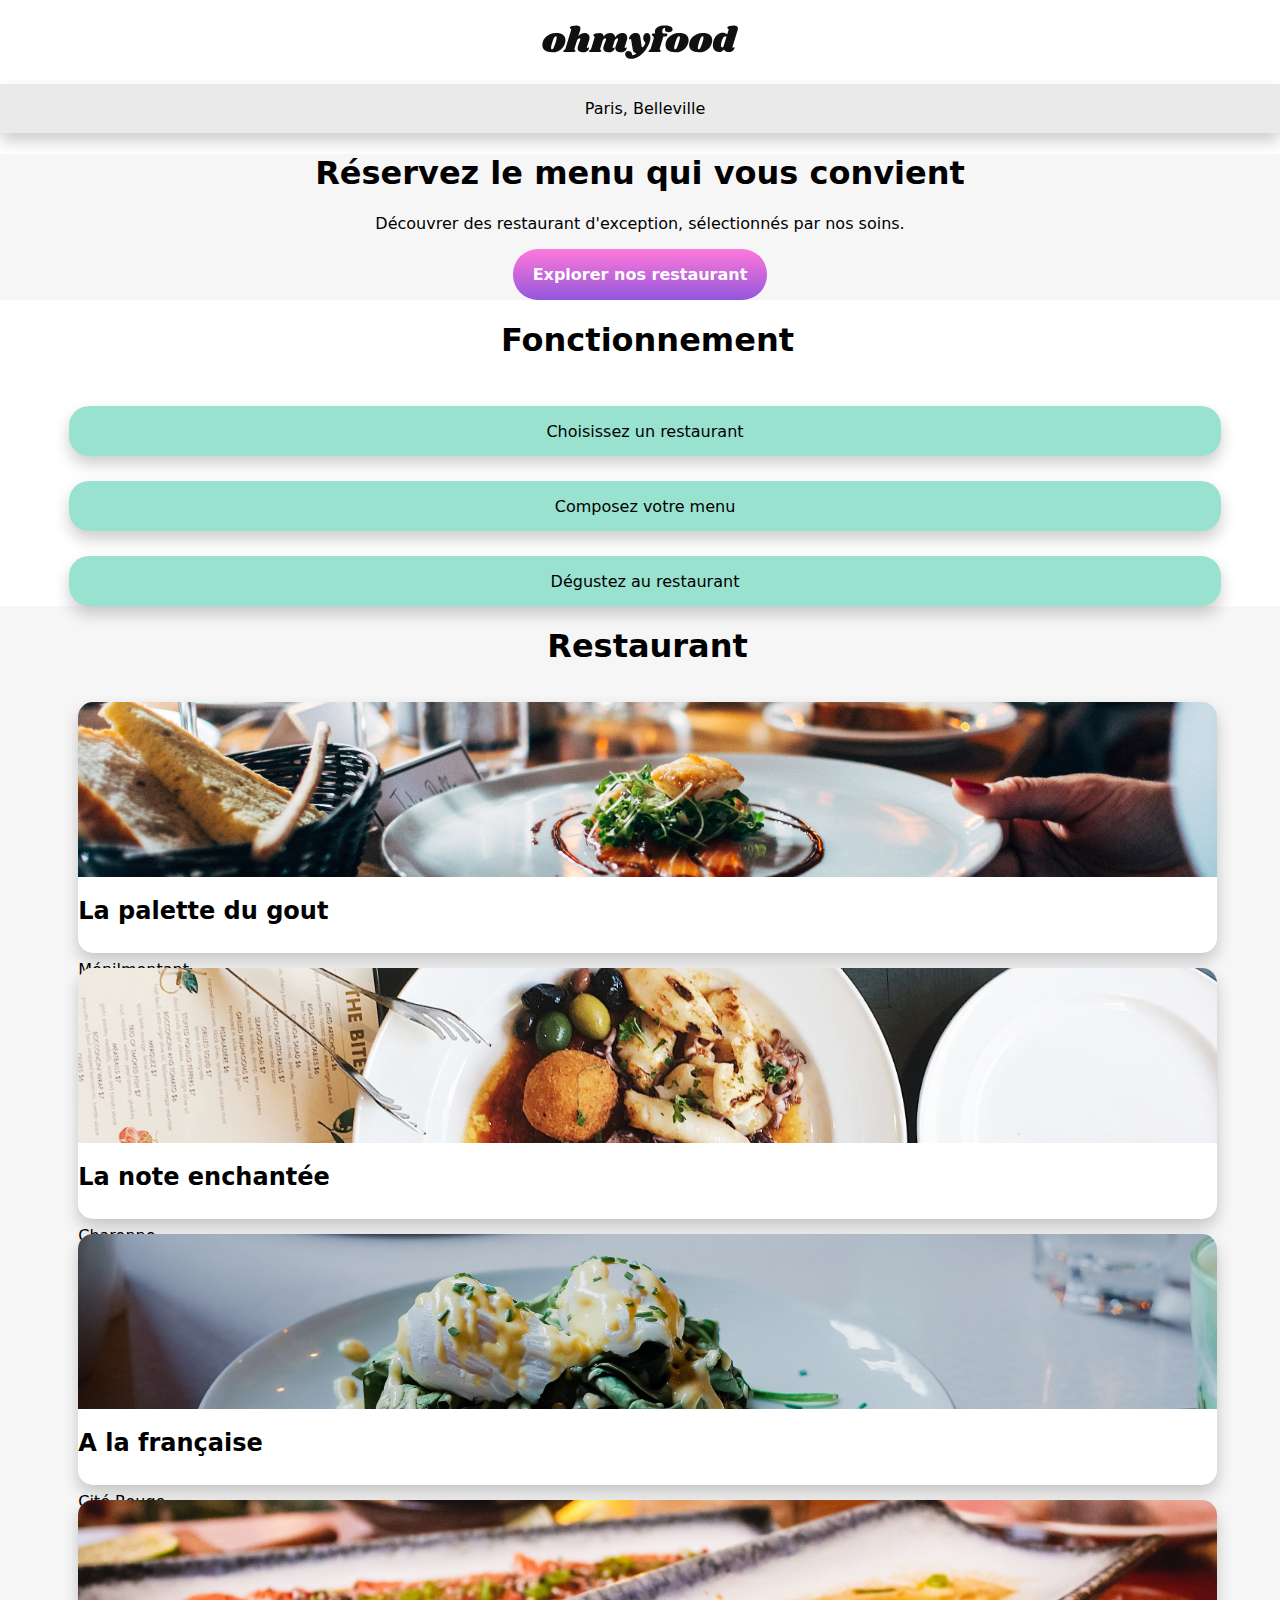
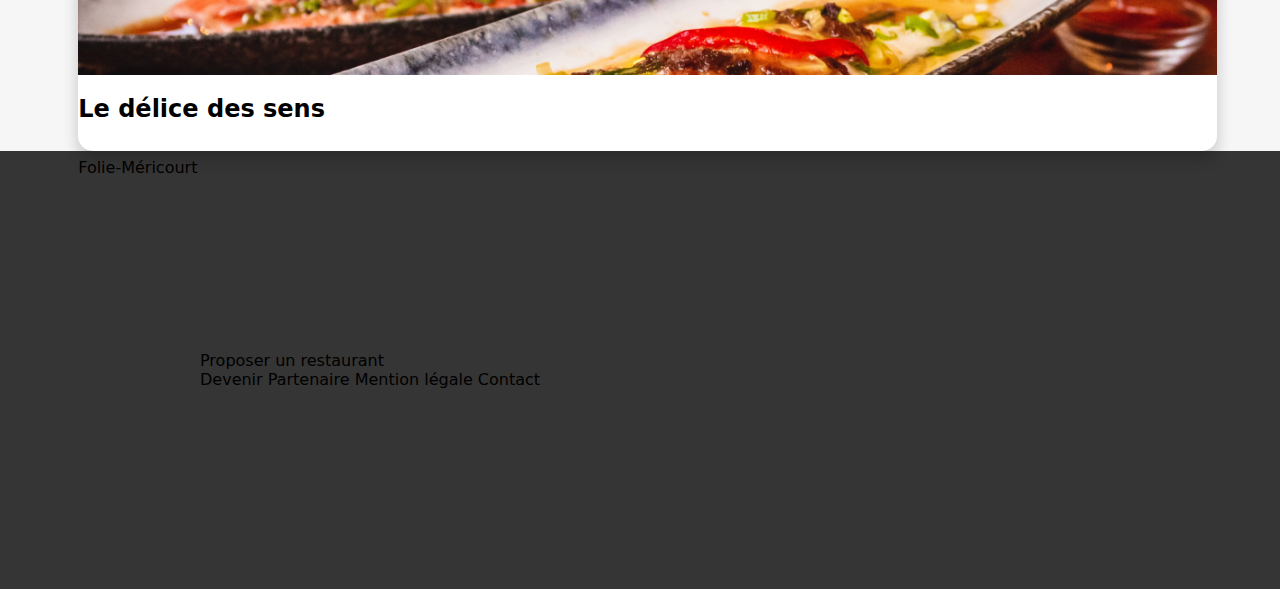
==== html/index.html @ b87365a2 "Début de la premier page" ====
<!DOCTYPE html>
<html lang="en">
  <head>
    <meta charset="UTF-8" />
    <link rel="stylesheet" href="/css/style.css" />
    <meta name="viewport" content="width=device-width, initial-scale=1.0" />
    <title>Oh My Food</title>
    <link
      rel="stylesheet"
      href="https://cdnjs.cloudflare.com/ajax/libs/font-awesome/6.2.1/css/all.min.css"
      integrity="sha512-MV7K8+y+gLIBoVD59lQIYicR65iaqukzvf/nwasF0nqhPay5w/9lJmVM2hMDcnK1OnMGCdVK+iQrJ7lzPJQd1w=="
      crossorigin="anonymous"
      referrerpolicy="no-referrer"
    />
  </head>
  <body>
    <header>
      <div id="Header_logo">
        <img
          src="/Images et textes Ohmyfood/images/logo/ohmyfood@2x.svg"
          alt="Logo Oh My Food"
        />
      </div>
      <div id="Header_location">
        <i class="fa-solid fa-location-dot"></i> Paris, Belleville
      </div>
    </header>
    <main>
      <div id="Main_explore">
        <h1>Réservez le menu qui vous convient</h1>

        <p>Découvrer des restaurant d'exception, sélectionnés par nos soins.</p>

        <div class="Button-purple" onclick="location.href='#Main_restaurant'">
          <p id="Button_text">Explorer nos restaurant</p>
        </div>
      </div>
      <div id="Main_function">
        <h1>Fonctionnement</h1>

        <div class="Function_button">
          <i
            class="fa-solid fa-mobile-screen-button"
            class="Function_button_icon"
          ></i>
          <p>Choisissez un restaurant</p>
        </div>
        <div class="Function_button">
          <i class="fa-solid fa-list-ul"></i>
          <p>Composez votre menu</p>
        </div>
        <div class="Function_button">
          <i class="fa-solid fa-store" class="tmtc"></i>
          <p>Dégustez au restaurant</p>
        </div>
      </div>

      <div id="Main_restaurant">
        <h1>Restaurant</h1>
        <div class="Restaurant_card">
          <img
            class="Card_image"
            src="/Images et textes Ohmyfood/images/restaurants/jay-wennington-N_Y88TWmGwA-unsplash.jpg"
            alt=""
          />
          <h2 class="Card_tile">La palette du gout</h2>
          <p class="Card_subtitle">Ménilmontant</p>
        </div>
        <div class="Restaurant_card">
          <img
            class="Card_image"
            src="/Images et textes Ohmyfood/images/restaurants/stil-u2Lp8tXIcjw-unsplash.jpg"
          />
          <h2 class="Card_tile">La note enchantée</h2>
          <p class="Card_subtitle">Charonne</p>
        </div>
        <div class="Restaurant_card">
          <img
            class="Card_image"
            src="/Images et textes Ohmyfood/images/restaurants/toa-heftiba-DQKerTsQwi0-unsplash.jpg"
            alt=""
          />
          <h2 class="Card_tile">A la française</h2>
          <p class="Card_subtitle">Cité Rouge</p>
        </div>
        <div class="Restaurant_card">
          <img
            class="Card_image"
            src="/Images et textes Ohmyfood/images/restaurants/louis-hansel-shotsoflouis-qNBGVyOCY8Q-unsplash.jpg"
            alt=""
          />
          <h2 class="Card_tile">Le délice des sens</h2>
          <p class="Card_subtitle">Folie-Méricourt</p>
        </div>
      </div>
    </main>
    <footer>
      <i class="fa-solid fa-utensils"></i> Proposer un restaurant
      <i class="fa-solid fa-handshake-angle"></i> Devenir Partenaire Mention
      légale Contact
    </footer>
  </body>
</html>
---- css/style.css ----
:root {
  --primary-color: #9356dc;
  --secondary-color: #ff79da;
  --tertiary-color: #99e2d0;
  --greyish-background: #eaeaea;
  --pale-greyish-background: #f6f6f6;
}

body {
  margin: 0px;
  font-family: system-ui, -apple-system, BlinkMacSystemFont, "Segoe UI", Roboto,
    Oxygen, Ubuntu, Cantarell, "Open Sans", "Helvetica Neue", sans-serif;
}
#Header_logo {
  display: flex;
  justify-content: center;
  padding: 25px;
}

#Header_location {
  display: flex;
  justify-content: center;
  background-color: var(--greyish-background);
  box-shadow: 0 8px 16px 0 rgba(0, 0, 0, 0.2);
  padding: 15px;
}

#Main_explore {
  text-align: center;
  background-color: var(--pale-greyish-background);
}

.Button-purple {
  display: inline-block;
  background: linear-gradient(to bottom, #ff79da, #9356dc);
  border-radius: 25px;
  font-weight: 600;
  padding: 0px 20px 0px 20px;
}
#Button_text {
  color: white;
}

#Main_function {
  display: flex;
  flex-wrap: wrap;
  justify-content: center;
}

#Main_function h1 {
  padding-left: 15px;
}

.Function_button {
  display: flex;
  justify-content: center;
  margin-top: 25px;
  border-radius: 20px;
  background-color: #99e2d0;
  box-shadow: 0 8px 16px 0 rgba(0, 0, 0, 0.2);
  width: 90%;
  height: 50px;
  margin-left: 10px;
  /*L'element est excentré on purpose*/
  text-align: center;
}

.fa-store .fa-list-ul .fa-mobile-screen-button {
  display: flex;
  justify-content: center;
  align-items: center;
}

#Main_restaurant {
  background-color: var(--pale-greyish-background);
  display: flex;
  flex-wrap: wrap;
  justify-content: space-around;
}
/*A clarfier */
#Main_restaurant {
  padding-left: 15px;
}

.Restaurant_card {
  display: flex;
  flex-direction: column;
  height: 251px;
  width: 90%;
  border-radius: 15px;
  background-color: white;
  box-shadow: 0 8px 16px 0 rgba(0, 0, 0, 0.2);
  margin-top: 15px;
}

.Card_image {
  object-fit: cover;
  height: 175px;
  width: 100%;
  border-radius: 15px 15px 0px 0px;
}

footer {
  display: flex;
  flex-direction: column;
  padding: 200px;
  background-color: #353535;
}

.fa-location-dot {
  margin-right: 10px;
}

.fa-store {
  color: var(--primary-color);
  display: flex;
}

.fa-list-ul {
  display: flex;
}

.fa-utensils {
  color: white;
}

.handshake-angle {
  color: white;
}
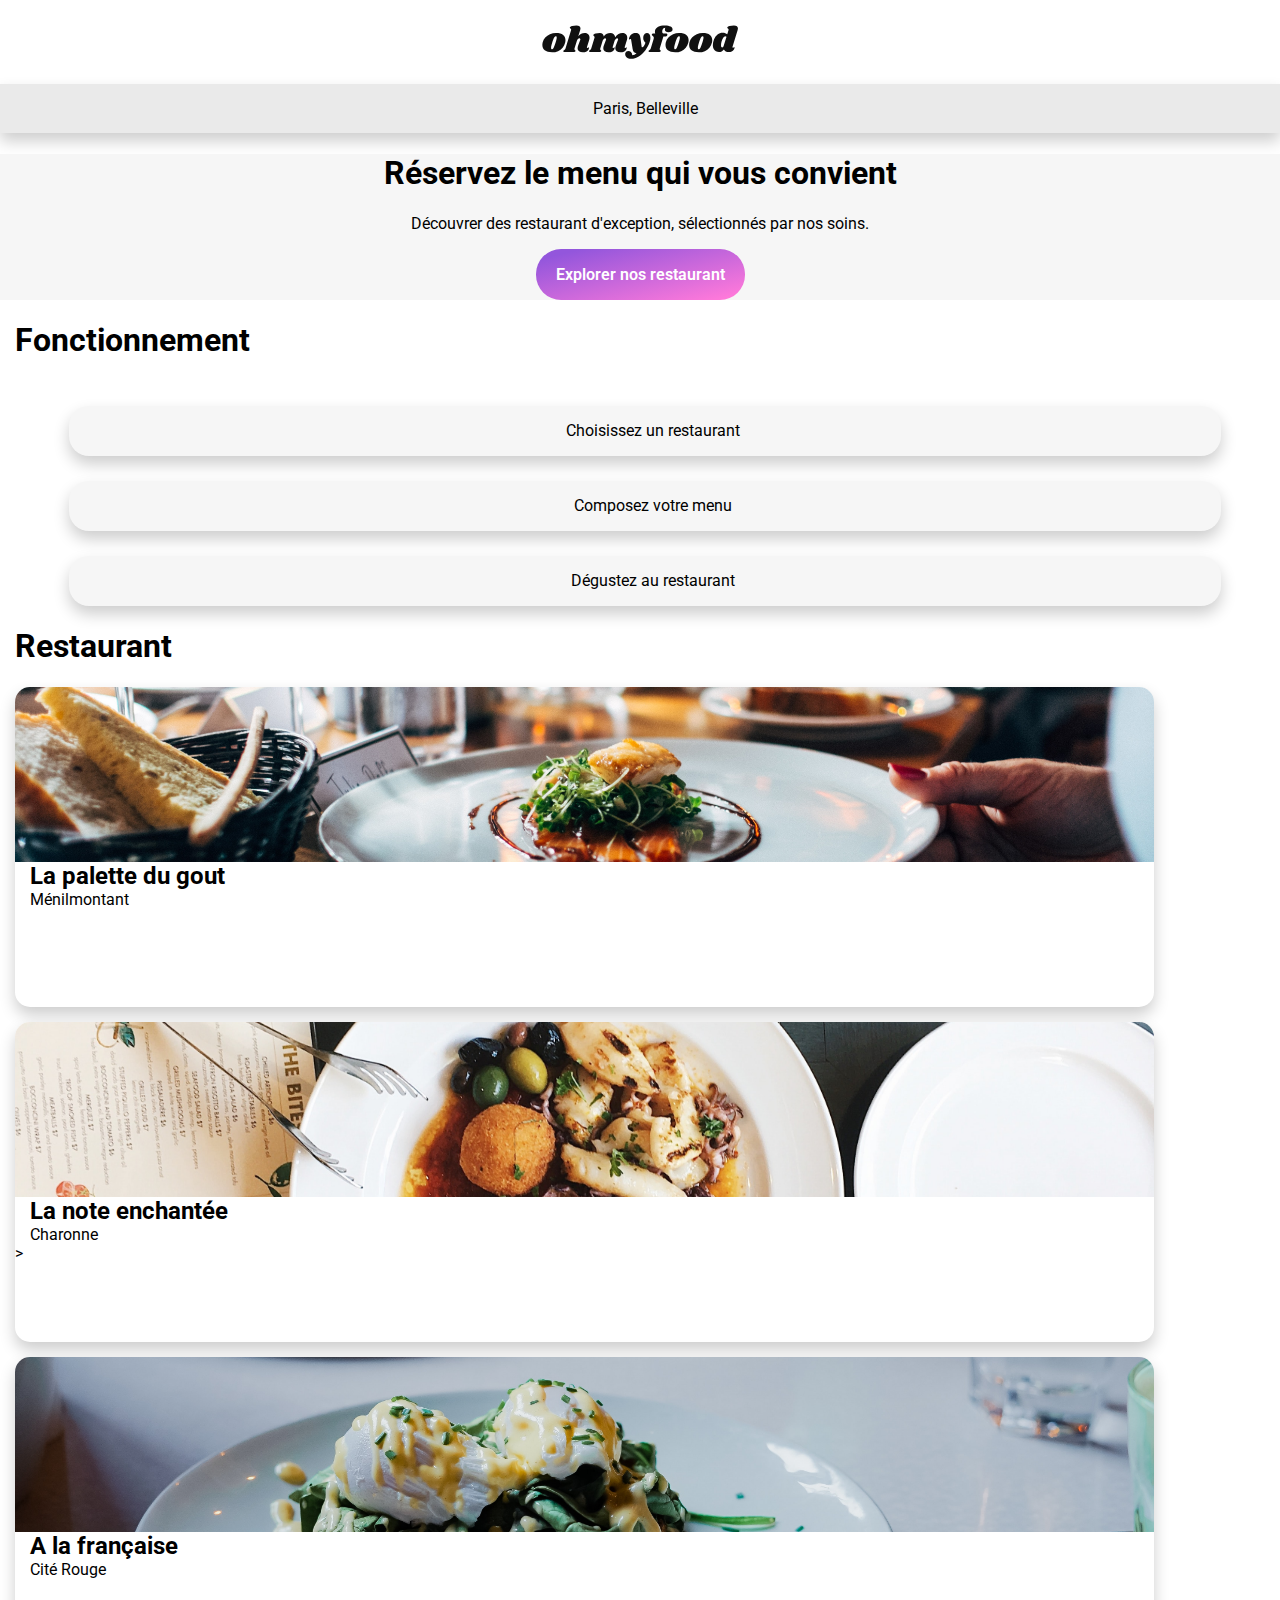
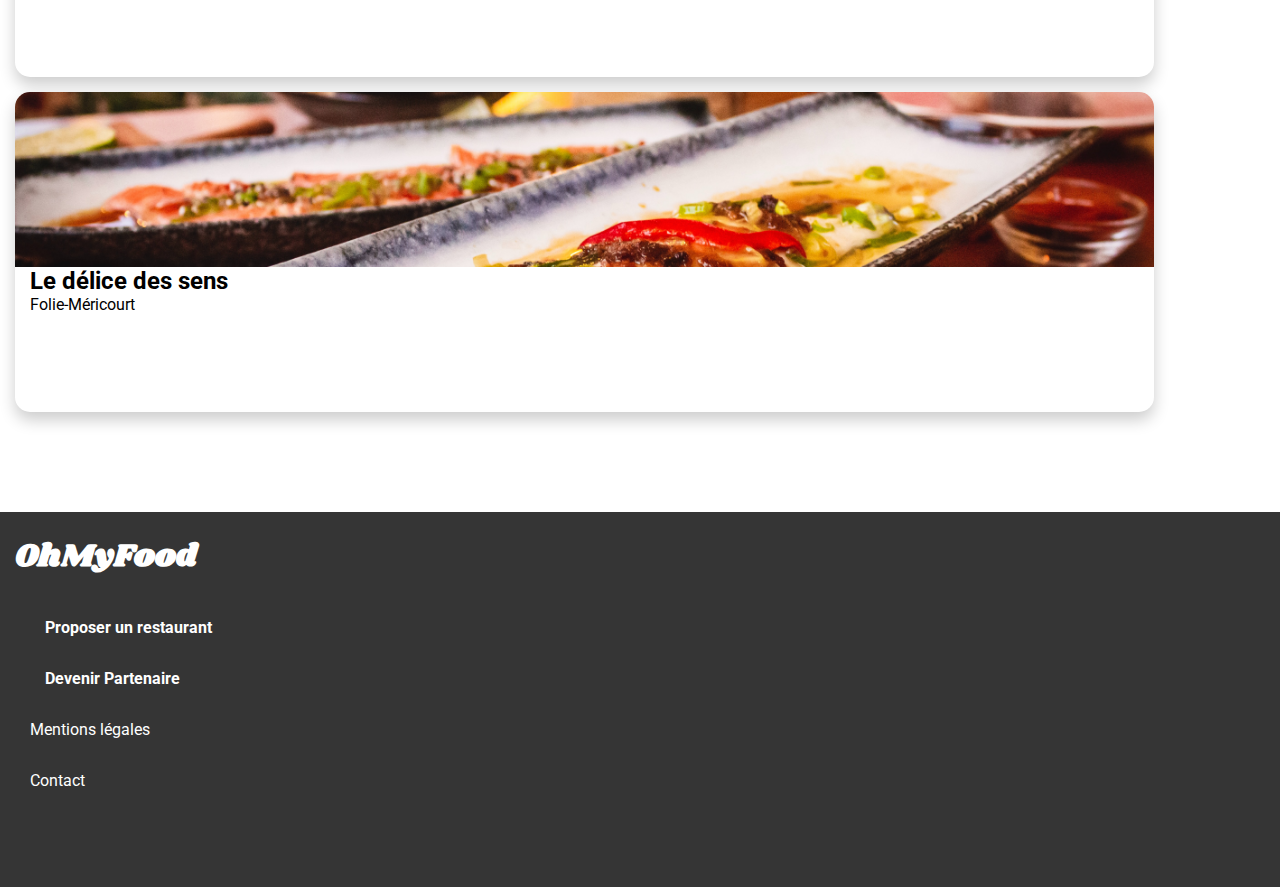
==== commit 1b9108a2: "Second commit" ====
--- a/html/index.html
+++ b/html/index.html
@@ -5,12 +5,26 @@
     <link rel="stylesheet" href="/css/style.css" />
     <meta name="viewport" content="width=device-width, initial-scale=1.0" />
     <title>Oh My Food</title>
+
     <link
       rel="stylesheet"
       href="https://cdnjs.cloudflare.com/ajax/libs/font-awesome/6.2.1/css/all.min.css"
       integrity="sha512-MV7K8+y+gLIBoVD59lQIYicR65iaqukzvf/nwasF0nqhPay5w/9lJmVM2hMDcnK1OnMGCdVK+iQrJ7lzPJQd1w=="
       crossorigin="anonymous"
       referrerpolicy="no-referrer"
+    />
+
+    <link rel="preconnect" href="https://fonts.googleapis.com" />
+    <link rel="preconnect" href="https://fonts.gstatic.com" crossorigin />
+    <link
+      href="https://fonts.googleapis.com/css2?family=Shrikhand&display=swap"
+      rel="stylesheet"
+    />
+    <link rel="preconnect" href="https://fonts.googleapis.com" />
+    <link rel="preconnect" href="https://fonts.gstatic.com" crossorigin />
+    <link
+      href="https://fonts.googleapis.com/css2?family=Roboto:ital,wght@0,100;0,300;0,400;0,500;0,700;0,900;1,100;1,300;1,400;1,500;1,700;1,900&display=swap"
+      rel="stylesheet"
     />
   </head>
   <body>
@@ -35,44 +49,47 @@
           <p id="Button_text">Explorer nos restaurant</p>
         </div>
       </div>
+      <h1 class="section_title">Fonctionnement</h1>
       <div id="Main_function">
-        <h1>Fonctionnement</h1>
-
         <div class="Function_button">
           <i
             class="fa-solid fa-mobile-screen-button"
             class="Function_button_icon"
           ></i>
-          <p>Choisissez un restaurant</p>
+          Choisissez un restaurant
         </div>
         <div class="Function_button">
           <i class="fa-solid fa-list-ul"></i>
-          <p>Composez votre menu</p>
+          Composez votre menu
         </div>
         <div class="Function_button">
           <i class="fa-solid fa-store" class="tmtc"></i>
-          <p>Dégustez au restaurant</p>
+          Dégustez au restaurant
         </div>
       </div>
-
+      <h1 class="section_title">Restaurant</h1>
       <div id="Main_restaurant">
-        <h1>Restaurant</h1>
         <div class="Restaurant_card">
           <img
             class="Card_image"
             src="/Images et textes Ohmyfood/images/restaurants/jay-wennington-N_Y88TWmGwA-unsplash.jpg"
             alt=""
           />
-          <h2 class="Card_tile">La palette du gout</h2>
-          <p class="Card_subtitle">Ménilmontant</p>
+          <h2 class="Card_title">La palette du gout</h2>
+          <p class="Card_subtitle">
+            Ménilmontant <i class="fa-regular fa-heart"></i>
+          </p>
         </div>
         <div class="Restaurant_card">
           <img
             class="Card_image"
             src="/Images et textes Ohmyfood/images/restaurants/stil-u2Lp8tXIcjw-unsplash.jpg"
           />
-          <h2 class="Card_tile">La note enchantée</h2>
-          <p class="Card_subtitle">Charonne</p>
+          <h2 class="Card_title">La note enchantée</h2>
+          <p class="Card_subtitle">
+            Charonne <i class="fa-regular fa-heart"></i>
+          </p>
+          >
         </div>
         <div class="Restaurant_card">
           <img
@@ -80,8 +97,10 @@
             src="/Images et textes Ohmyfood/images/restaurants/toa-heftiba-DQKerTsQwi0-unsplash.jpg"
             alt=""
           />
-          <h2 class="Card_tile">A la française</h2>
-          <p class="Card_subtitle">Cité Rouge</p>
+          <h2 class="Card_title">A la française</h2>
+          <p class="Card_subtitle">
+            Cité Rouge <i class="fa-regular fa-heart"></i>
+          </p>
         </div>
         <div class="Restaurant_card">
           <img
@@ -89,15 +108,30 @@
             src="/Images et textes Ohmyfood/images/restaurants/louis-hansel-shotsoflouis-qNBGVyOCY8Q-unsplash.jpg"
             alt=""
           />
-          <h2 class="Card_tile">Le délice des sens</h2>
-          <p class="Card_subtitle">Folie-Méricourt</p>
+          <h2 class="Card_title">Le délice des sens</h2>
+          <p class="Card_subtitle">
+            Folie-Méricourt <i class="fa-regular fa-heart"></i>
+          </p>
         </div>
       </div>
     </main>
     <footer>
-      <i class="fa-solid fa-utensils"></i> Proposer un restaurant
-      <i class="fa-solid fa-handshake-angle"></i> Devenir Partenaire Mention
-      légale Contact
+      <h1 id="footer_logo">OhMyFood</h1>
+      <div class="Footer_lines">
+        <i class="fa-solid fa-utensils"></i>
+        <p class="Footer_lines-thickerFont">Proposer un restaurant</p>
+      </div>
+
+      <div class="Footer_lines">
+        <i class="fa-solid fa-handshake-angle"></i>
+        <p class="Footer_lines-thickerFont">Devenir Partenaire</p>
+      </div>
+      <div class="Footer_lines">
+        <p class="Footer_lines-thinnerFont">Mentions légales</p>
+      </div>
+      <div class="Footer_lines">
+        <p class="Footer_lines-thinnerFont">Contact</p>
+      </div>
     </footer>
   </body>
 </html>
--- a/css/style.css
+++ b/css/style.css
@@ -4,13 +4,92 @@
   --tertiary-color: #99e2d0;
   --greyish-background: #eaeaea;
   --pale-greyish-background: #f6f6f6;
+  --title-font: "Shrikhand", serif;
 }
 
 body {
   margin: 0px;
-  font-family: system-ui, -apple-system, BlinkMacSystemFont, "Segoe UI", Roboto,
-    Oxygen, Ubuntu, Cantarell, "Open Sans", "Helvetica Neue", sans-serif;
-}
+  font-family: "Roboto";
+}
+/* Coins des fonts*/
+.shrikhand-regular {
+  font-family: "Shrikhand", serif;
+  font-weight: 400;
+  font-style: normal;
+}
+
+.roboto-thin {
+  font-family: "Roboto", sans-serif;
+  font-weight: 100;
+  font-style: normal;
+}
+
+.roboto-light {
+  font-family: "Roboto", sans-serif;
+  font-weight: 300;
+  font-style: normal;
+}
+
+.roboto-regular {
+  font-family: "Roboto", sans-serif;
+  font-weight: 400;
+  font-style: normal;
+}
+
+.roboto-medium {
+  font-family: "Roboto", sans-serif;
+  font-weight: 500;
+  font-style: normal;
+}
+
+.roboto-bold {
+  font-family: "Roboto", sans-serif;
+  font-weight: 700;
+  font-style: normal;
+}
+
+.roboto-black {
+  font-family: "Roboto", sans-serif;
+  font-weight: 900;
+  font-style: normal;
+}
+
+.roboto-thin-italic {
+  font-family: "Roboto", sans-serif;
+  font-weight: 100;
+  font-style: italic;
+}
+
+.roboto-light-italic {
+  font-family: "Roboto", sans-serif;
+  font-weight: 300;
+  font-style: italic;
+}
+
+.roboto-regular-italic {
+  font-family: "Roboto", sans-serif;
+  font-weight: 400;
+  font-style: italic;
+}
+
+.roboto-medium-italic {
+  font-family: "Roboto", sans-serif;
+  font-weight: 500;
+  font-style: italic;
+}
+
+.roboto-bold-italic {
+  font-family: "Roboto", sans-serif;
+  font-weight: 700;
+  font-style: italic;
+}
+
+.roboto-black-italic {
+  font-family: "Roboto", sans-serif;
+  font-weight: 900;
+  font-style: italic;
+}
+
 #Header_logo {
   display: flex;
   justify-content: center;
@@ -25,6 +104,10 @@
   padding: 15px;
 }
 
+.section_title {
+  margin-left: 15px;
+}
+
 #Main_explore {
   text-align: center;
   background-color: var(--pale-greyish-background);
@@ -32,16 +115,22 @@
 
 .Button-purple {
   display: inline-block;
-  background: linear-gradient(to bottom, #ff79da, #9356dc);
+  background: linear-gradient(to bottom right, #9356dc 11%, #ff79da 94%);
   border-radius: 25px;
   font-weight: 600;
   padding: 0px 20px 0px 20px;
 }
+
+.Button-purple:hover {
+  background: linear-gradient(to bottom, #ff79da 0%, #9356dc 100%);
+}
+
 #Button_text {
   color: white;
 }
 
 #Main_function {
+  @include mxntest;
   display: flex;
   flex-wrap: wrap;
   justify-content: center;
@@ -54,24 +143,23 @@
 .Function_button {
   display: flex;
   justify-content: center;
+  align-items: center;
   margin-top: 25px;
   border-radius: 20px;
-  background-color: #99e2d0;
+  background-color: var(--pale-greyish-background);
   box-shadow: 0 8px 16px 0 rgba(0, 0, 0, 0.2);
   width: 90%;
   height: 50px;
   margin-left: 10px;
-  /*L'element est excentré on purpose*/
-  text-align: center;
-}
-
-.fa-store .fa-list-ul .fa-mobile-screen-button {
-  display: flex;
-  justify-content: center;
-  align-items: center;
-}
-
-#Main_restaurant {
+  /*L'element est excentré on purpose afin d'y ajouter les
+     petit icones de chiffres violets*/
+}
+
+.Function_button > .fa-solid {
+  padding-right: 15px;
+}
+
+.Function_number #Main_restaurant {
   background-color: var(--pale-greyish-background);
   display: flex;
   flex-wrap: wrap;
@@ -85,7 +173,7 @@
 .Restaurant_card {
   display: flex;
   flex-direction: column;
-  height: 251px;
+  height: 320px;
   width: 90%;
   border-radius: 15px;
   background-color: white;
@@ -93,6 +181,18 @@
   margin-top: 15px;
 }
 
+.Card_title {
+  padding-left: 15px;
+  margin: 0px;
+}
+.Card_subtitle {
+  display: flex;
+  justify-content: space-between;
+  padding-right: 15px;
+  padding-left: 15px;
+  margin: 0px;
+}
+
 .Card_image {
   object-fit: cover;
   height: 175px;
@@ -103,10 +203,38 @@
 footer {
   display: flex;
   flex-direction: column;
-  padding: 200px;
+
+  height: 375px;
+  margin-top: 100px;
   background-color: #353535;
 }
 
+#footer_logo {
+  font-family: var(--title-font);
+  color: white;
+  padding-left: 15px;
+}
+
+.Footer_lines {
+  display: flex;
+  align-items: center;
+  margin-left: 30px;
+}
+.Footer_lines-thickerFont {
+  font-weight: 700;
+  color: white;
+}
+
+.Footer_lines-thinnerFont {
+  font-weight: 400;
+  color: white;
+}
+
+.Footer_lines > .fa-solid {
+  padding-right: 15px;
+}
+
+/*Icons section*/
 .fa-location-dot {
   margin-right: 10px;
 }
@@ -120,10 +248,40 @@
   display: flex;
 }
 
+.fa-heart:hover {
+  /*A comprendre*/
+  background-image: linear-gradient(to top, #9356dc, #ff79da);
+  -webkit-background-clip: text; /* Pour differend navigateur */
+  background-clip: text;
+  color: transparent;
+  font-weight: 900;
+}
+
 .fa-utensils {
-  color: white;
-}
-
-.handshake-angle {
-  color: white;
-}
+  display: inline;
+  justify-content: center;
+  color: white;
+}
+
+.fa-handshake-angle {
+  color: white;
+  display: inline-block;
+}
+
+@mixin mxntest {
+  display: flex;
+  flex-wrap: wrap;
+  justify-content: center;
+}
+
+/*
+-Pourquoi les icones sont excentrés ? 
+> Il fallait utiliser Align items center
+afin de les aligner verticalement
+
+-Comment faire pour changer la taille et 
+ la couleure du svg logo footer ? 
+ >  V
+
+-Comment faire pour ajuster les textes dans les cartes ?
+*/
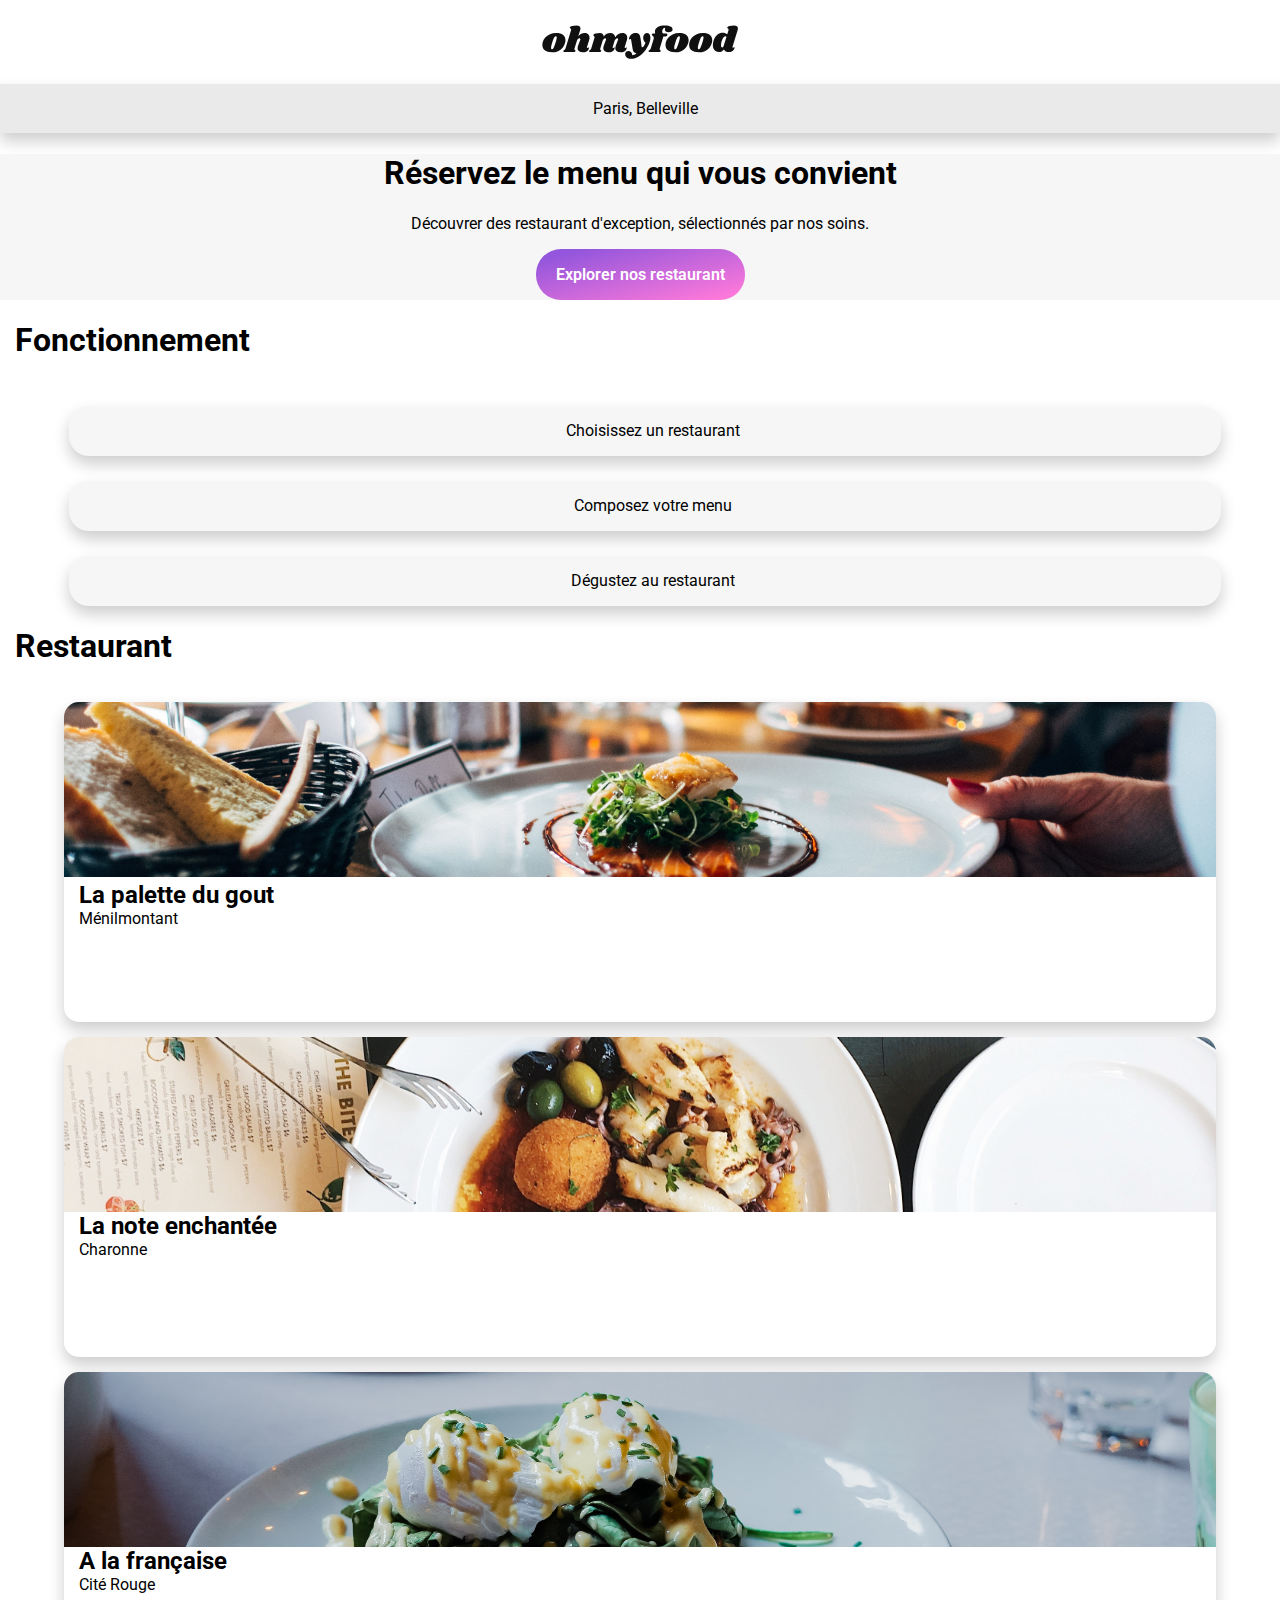
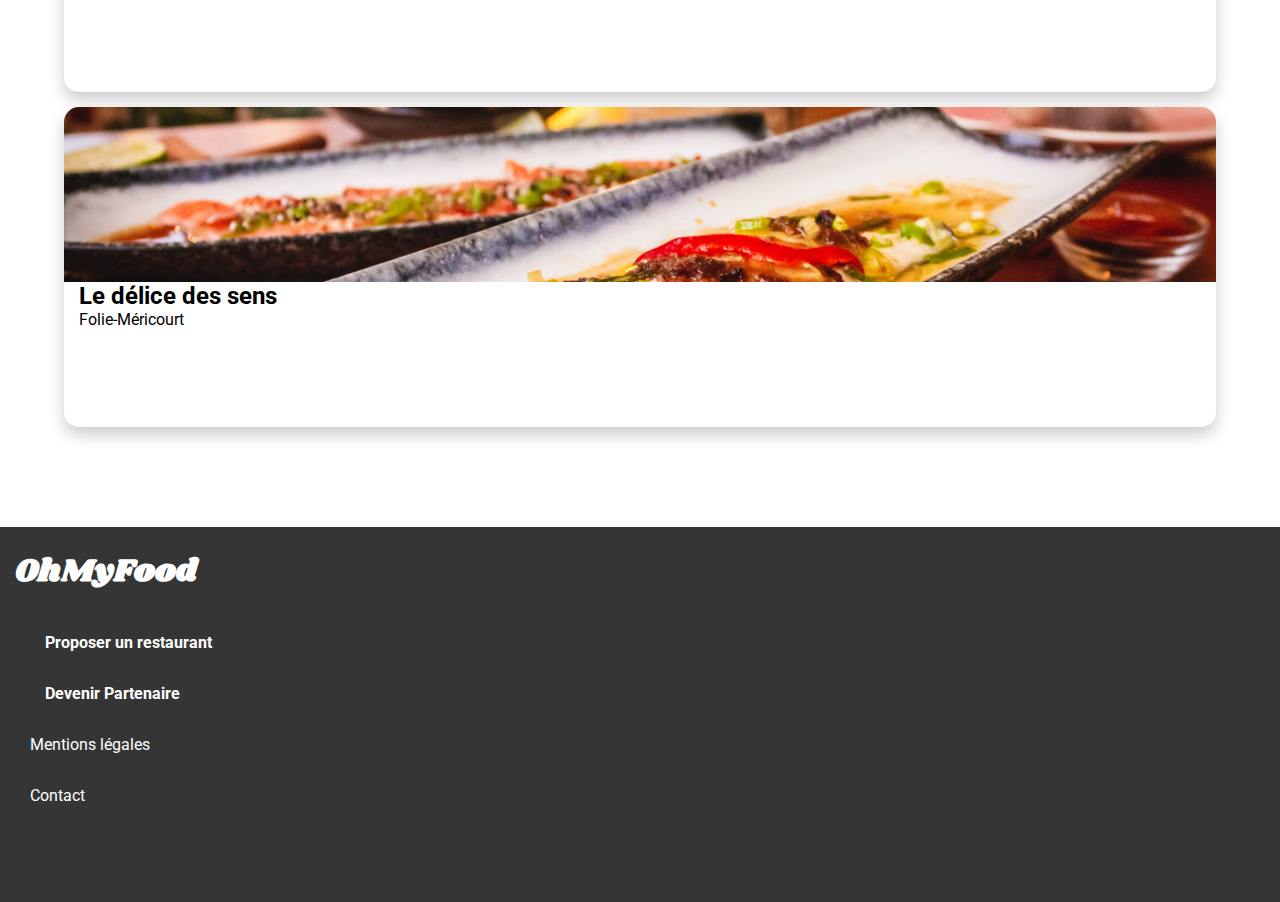
==== commit 96793b09: "Réajustement des fichiers" ====
--- a/html/index.html
+++ b/html/index.html
@@ -2,7 +2,7 @@
 <html lang="en">
   <head>
     <meta charset="UTF-8" />
-    <link rel="stylesheet" href="/css/style.css" />
+    <link rel="stylesheet" href="/css/styleRichone.css" />
     <meta name="viewport" content="width=device-width, initial-scale=1.0" />
     <title>Oh My Food</title>
 
@@ -69,12 +69,17 @@
       </div>
       <h1 class="section_title">Restaurant</h1>
       <div id="Main_restaurant">
-        <div class="Restaurant_card">
-          <img
-            class="Card_image"
-            src="/Images et textes Ohmyfood/images/restaurants/jay-wennington-N_Y88TWmGwA-unsplash.jpg"
-            alt=""
-          />
+        <div
+          class="Restaurant_card"
+          onclick="location.href='/html/Delice_senses.html'"
+        >
+          <div class="Card_image_container">
+            <img
+              class="Card_image"
+              src="/Images et textes Ohmyfood/images/restaurants/jay-wennington-N_Y88TWmGwA-unsplash.jpg"
+              alt=""
+            />
+          </div>
           <h2 class="Card_title">La palette du gout</h2>
           <p class="Card_subtitle">
             Ménilmontant <i class="fa-regular fa-heart"></i>
@@ -89,7 +94,6 @@
           <p class="Card_subtitle">
             Charonne <i class="fa-regular fa-heart"></i>
           </p>
-          >
         </div>
         <div class="Restaurant_card">
           <img
--- a/css/styleRichone.css
+++ b/css/styleRichone.css
@@ -0,0 +1,366 @@
+/*Besyata Dishmaya*/
+:root {
+  --primary-color: #9356dc;
+  --secondary-color: #ff79da;
+  --tertiary-color: #99e2d0;
+  --greyish-background: #eaeaea;
+  --pale-greyish-background: #f6f6f6;
+  --title-font: "Shrikhand", serif;
+}
+
+body {
+  height: 100%;
+  margin: 0px;
+  font-family: "Roboto";
+}
+/* Coins des fonts*/
+.shrikhand-regular {
+  font-family: "Shrikhand", serif;
+  font-weight: 400;
+  font-style: normal;
+}
+
+.roboto-thin {
+  font-family: "Roboto", sans-serif;
+  font-weight: 100;
+  font-style: normal;
+}
+
+.roboto-light {
+  font-family: "Roboto", sans-serif;
+  font-weight: 300;
+  font-style: normal;
+}
+
+.roboto-regular {
+  font-family: "Roboto", sans-serif;
+  font-weight: 400;
+  font-style: normal;
+}
+
+.roboto-medium {
+  font-family: "Roboto", sans-serif;
+  font-weight: 500;
+  font-style: normal;
+}
+
+.roboto-bold {
+  font-family: "Roboto", sans-serif;
+  font-weight: 700;
+  font-style: normal;
+}
+
+.roboto-black {
+  font-family: "Roboto", sans-serif;
+  font-weight: 900;
+  font-style: normal;
+}
+
+#Header_logo {
+  display: flex;
+  justify-content: center;
+  padding: 25px;
+}
+
+#Header_location {
+  display: flex;
+  justify-content: center;
+  background-color: var(--greyish-background);
+  box-shadow: 0 8px 16px 0 rgba(0, 0, 0, 0.2);
+  padding: 15px;
+}
+
+.section_title {
+  margin-left: 15px;
+}
+
+#Main_explore {
+  text-align: center;
+  background-color: var(--pale-greyish-background);
+}
+
+.Button-purple {
+  display: inline-block;
+  background: linear-gradient(to bottom right, #9356dc 11%, #ff79da 94%);
+  border-radius: 25px;
+  font-weight: 600;
+  padding: 0px 20px 0px 20px;
+}
+
+.Button-purple:hover {
+}
+
+#Button_text {
+  color: white;
+}
+
+#Main_function {
+  display: flex;
+  flex-wrap: wrap;
+  justify-content: center;
+}
+
+#Main_function h1 {
+  padding-left: 15px;
+}
+
+.Function_button {
+  display: flex;
+  justify-content: center;
+  align-items: center;
+  margin-top: 25px;
+  border-radius: 20px;
+  background-color: var(--pale-greyish-background);
+  box-shadow: 0 8px 16px 0 rgba(0, 0, 0, 0.2);
+  width: 90%;
+  height: 50px;
+  margin-left: 10px;
+  /*L'element est excentré on purpose afin d'y ajouter les
+     petit icones de chiffres violets*/
+}
+
+.Function_button > .fa-solid {
+  padding-right: 15px;
+}
+
+.Function_number #Main_restaurant {
+  background-color: var(--pale-greyish-background);
+  display: flex;
+  flex-wrap: wrap;
+  justify-content: space-around;
+}
+/*A clarfier */
+#Main_restaurant {
+  display: flex;
+  flex-direction: column;
+
+  align-items: center;
+}
+
+.Restaurant_card {
+  display: flex;
+  flex-direction: column;
+  height: 320px;
+  width: 90%;
+  border-radius: 15px;
+  background-color: white;
+  box-shadow: 0 8px 16px 0 rgba(0, 0, 0, 0.2);
+  margin-top: 15px;
+}
+
+.Card_title {
+  padding-left: 15px;
+  margin: 0px;
+}
+.Card_subtitle {
+  display: flex;
+  justify-content: space-between;
+  padding-right: 15px;
+  padding-left: 15px;
+  margin: 0px;
+}
+
+.Card_image {
+  object-fit: cover;
+  height: 175px;
+  width: 100%;
+  border-radius: 15px 15px 0px 0px;
+}
+
+footer {
+  display: flex;
+  flex-direction: column;
+
+  height: 375px;
+  margin-top: 100px;
+  background-color: #353535;
+}
+
+#footer_logo {
+  font-family: var(--title-font);
+  color: white;
+  padding-left: 15px;
+}
+
+.Footer_lines {
+  display: flex;
+  align-items: center;
+  margin-left: 30px;
+}
+.Footer_lines-thickerFont {
+  font-weight: 700;
+  color: white;
+}
+
+.Footer_lines-thinnerFont {
+  font-weight: 400;
+  color: white;
+}
+
+.Footer_lines > .fa-solid {
+  padding-right: 15px;
+}
+
+/*Icons section*/
+.fa-location-dot {
+  margin-right: 10px;
+}
+
+.fa-store {
+  color: var(--primary-color);
+  display: flex;
+}
+
+.fa-list-ul {
+  display: flex;
+}
+
+.fa-heart:hover {
+  /*A comprendre*/
+  background-image: linear-gradient(to top, #9356dc, #ff79da);
+  -webkit-background-clip: text; /* Pour differend navigateur */
+  background-clip: text;
+  color: transparent;
+  font-weight: 900;
+}
+
+.fa-utensils {
+  display: inline;
+  justify-content: center;
+  color: white;
+}
+
+.fa-handshake-angle {
+  color: white;
+  display: inline-block;
+}
+
+/*
+-Pourquoi les icones sont excentrés ? 
+> Il fallait utiliser Align items center
+afin de les aligner verticalement
+
+-Comment faire pour changer la taille et 
+ la couleure du svg logo footer ? 
+ >  V
+
+-Comment faire pour ajuster les textes dans les cartes ?
+*/
+
+/*--------------------------------------Section pages menu-------------------------------------------------*/
+
+/*Ce fichier css est utilsé pour l'ensemble des pages secondaire */
+
+body /*si besoin, mettre class speciale au body pages menu*/ {
+}
+
+.fleche {
+  display: flex;
+  justify-content: center;
+  align-items: center;
+  margin-right: 0px;
+}
+
+.Header_menu {
+  display: flex;
+  justify-content: center;
+  background-color: #ffffff;
+}
+.Header_title {
+  font-family: var(--title-font);
+  font-size: larger;
+  align-items: center;
+  margin: auto; /* WIP Pourquoi cela fonctionne ?*/
+}
+.Top_image_container {
+  display: flex;
+  justify-content: center;
+  align-items: center;
+}
+
+.Top_image {
+  object-fit: cover;
+  width: 100%;
+  height: 100%;
+}
+
+.Main_menu {
+  position: relative;
+  background-color: var(--pale-greyish-background);
+  display: flex;
+  flex-direction: column;
+  align-items: center;
+  border-radius: 25px 25px 0px 0px;
+  margin-top: -20px; /*valeure negative poru chevauchement sur img*/
+}
+#Titre_restaurant {
+  font-family: var(--title-font);
+  font-weight: 400;
+  font-style: italic;
+}
+
+.Card_group_title {
+  font-family: "roboto";
+  font-weight: 400;
+}
+
+.carte {
+  position: relative;
+  border-radius: 15px;
+  background-color: #ffffff;
+  border: 1px solid #fb0505;
+  box-shadow: 0 4px 8px rgba(0, 0, 0, 0.1);
+  padding: 20px;
+  box-sizing: border-box;
+  display: flex;
+  flex-direction: column;
+  justify-content: space-between;
+  background-color: red;
+  width: 95%;
+  margin: 5px 0px 5px 0px;
+}
+
+.haut-gauche {
+  align-self: flex-start;
+  padding-bottom: 25px;
+}
+
+.bas {
+  display: flex;
+  justify-content: space-between;
+}
+
+.bas-gauche {
+  align-self: flex-start;
+  justify-content: space-between;
+}
+
+.bas-droite {
+  align-self: flex-start;
+}
+
+footer /*Conflit*/ {
+  display: flex;
+  flex-direction: column;
+  margin-top: 100px;
+  background-color: #353535;
+}
+
+.fa-utensils /*Conflit meyoutar*/ {
+  display: inline;
+  justify-content: center;
+  color: white;
+}
+
+.fa-handshake-angle /*Conflit meyoutar*/ {
+  color: white;
+  display: inline-block;
+}
+
+.fa-arrow-left /*Conflit meyoutar*/ {
+  display: flex;
+  justify-content: flex-start;
+  padding-left: 10px;
+}
+
+/*Border Bottom pour soulignage de titre */
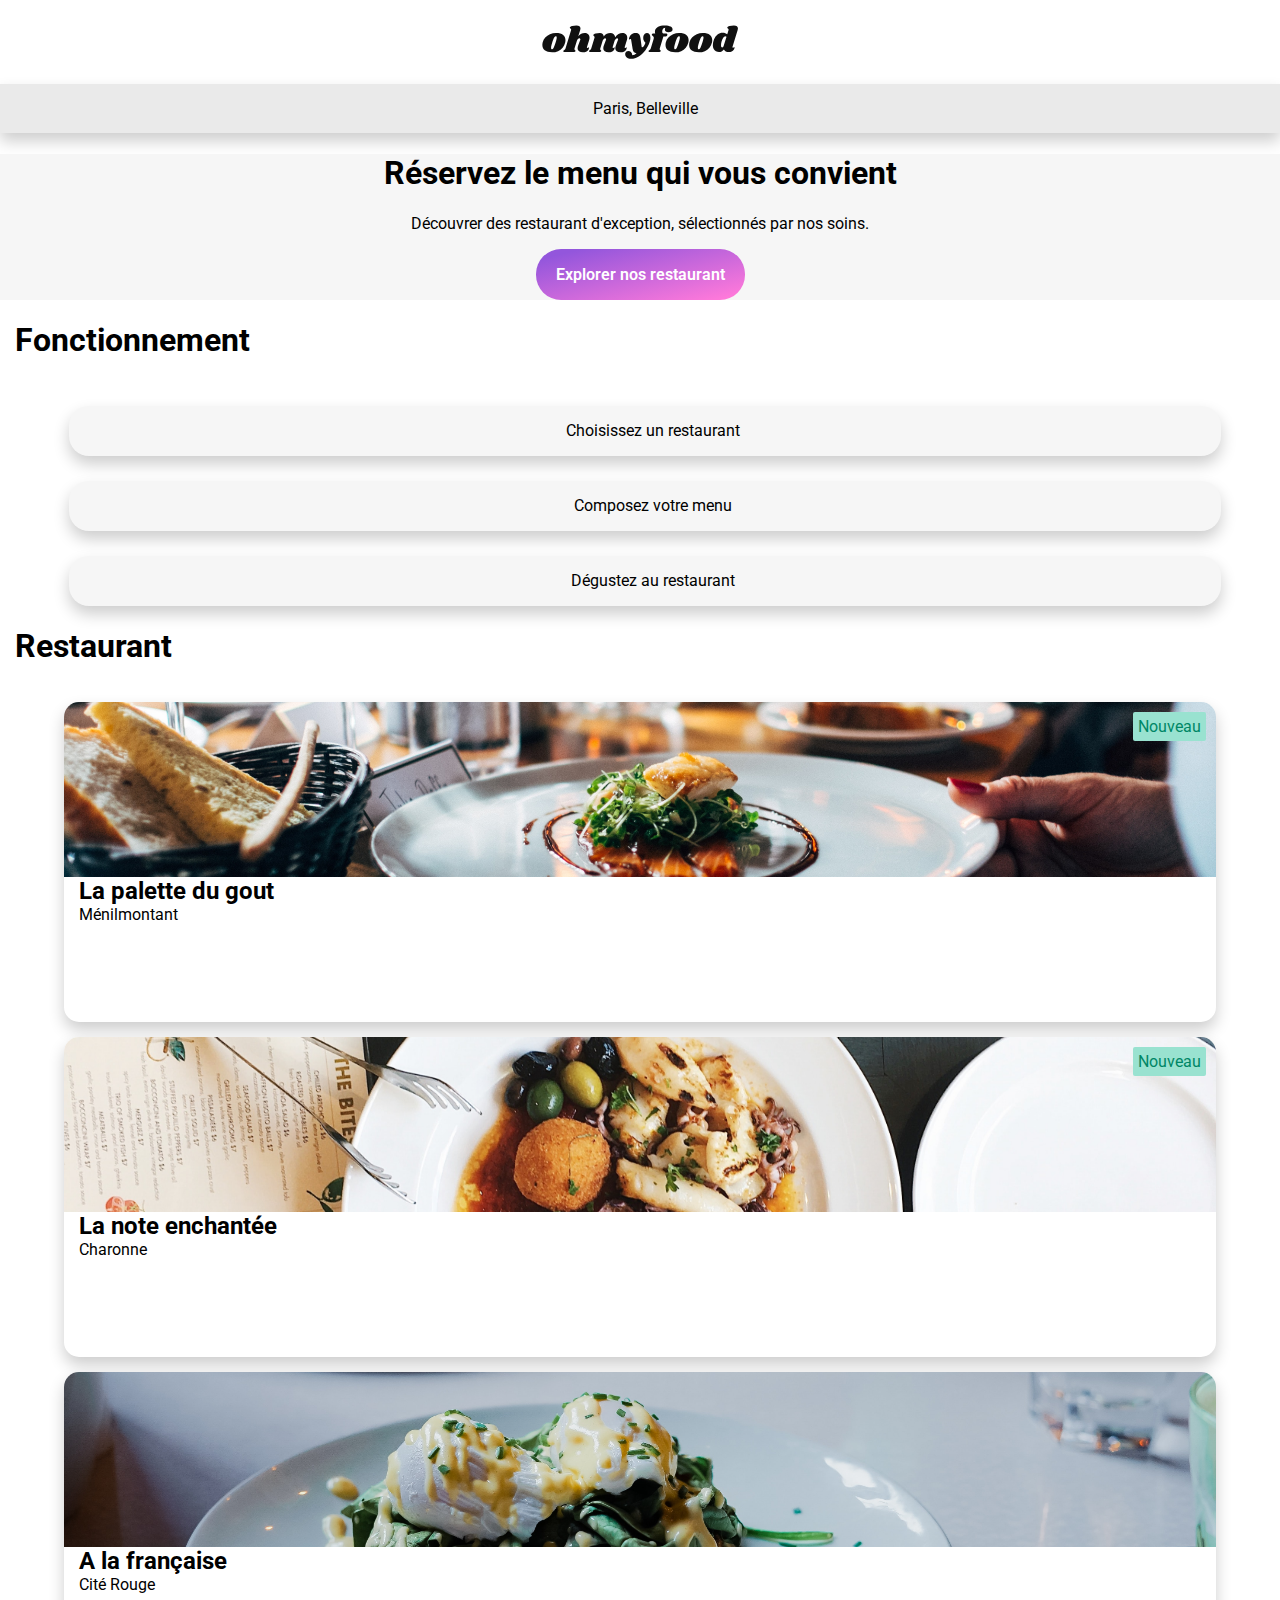
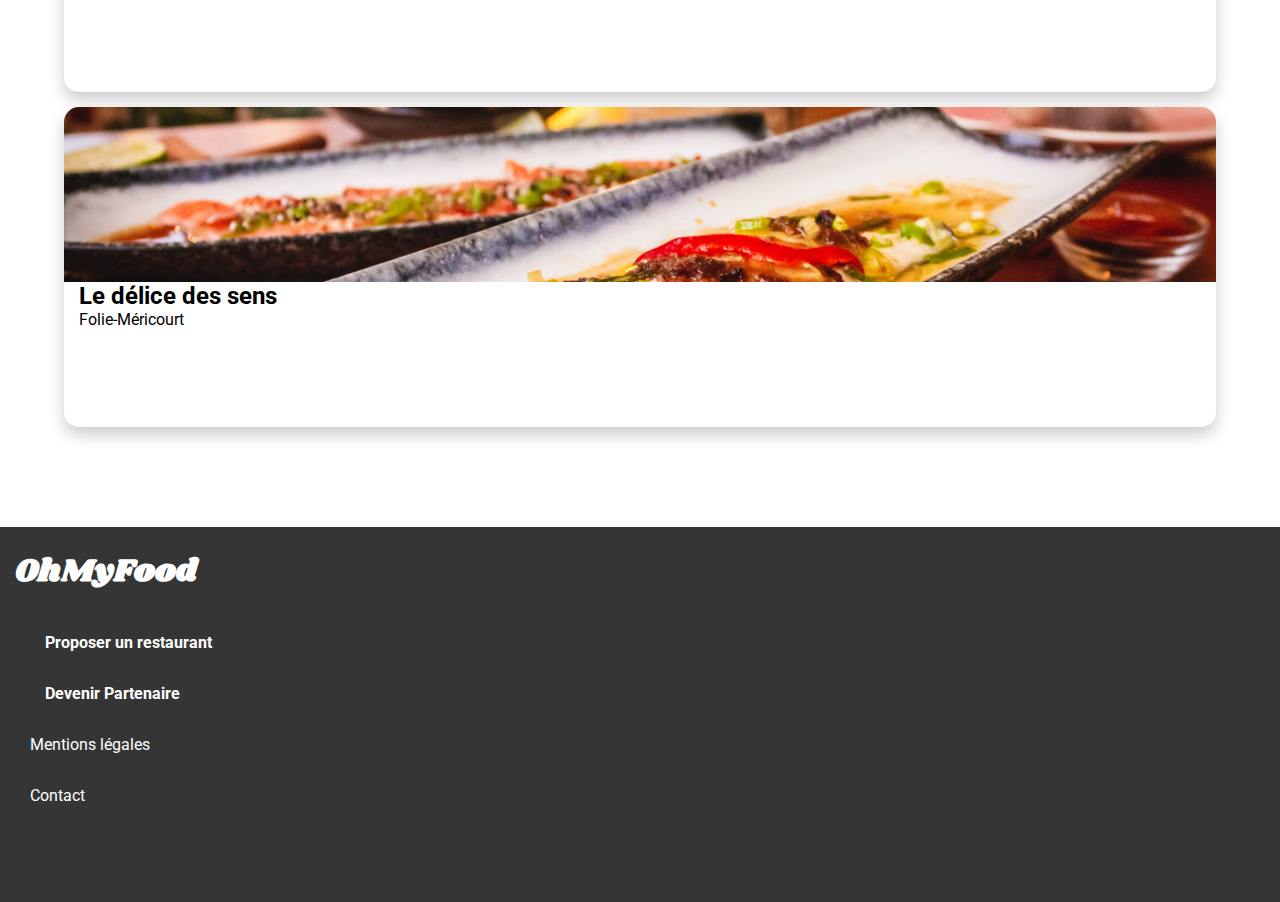
==== commit e575f82c: "zoebille" ====
--- a/html/index.html
+++ b/html/index.html
@@ -74,6 +74,7 @@
           onclick="location.href='/html/Delice_senses.html'"
         >
           <div class="Card_image_container">
+            <div class="Image_container-label">Nouveau</div>
             <img
               class="Card_image"
               src="/Images et textes Ohmyfood/images/restaurants/jay-wennington-N_Y88TWmGwA-unsplash.jpg"
@@ -86,10 +87,13 @@
           </p>
         </div>
         <div class="Restaurant_card">
-          <img
-            class="Card_image"
-            src="/Images et textes Ohmyfood/images/restaurants/stil-u2Lp8tXIcjw-unsplash.jpg"
-          />
+          <div class="Card_image_container">
+            <div class="Image_container-label">Nouveau</div>
+            <img
+              class="Card_image"
+              src="/Images et textes Ohmyfood/images/restaurants/stil-u2Lp8tXIcjw-unsplash.jpg"
+            />
+          </div>
           <h2 class="Card_title">La note enchantée</h2>
           <p class="Card_subtitle">
             Charonne <i class="fa-regular fa-heart"></i>
--- a/css/styleRichone.css
+++ b/css/styleRichone.css
@@ -147,17 +147,11 @@
   box-shadow: 0 8px 16px 0 rgba(0, 0, 0, 0.2);
   margin-top: 15px;
 }
-
-.Card_title {
-  padding-left: 15px;
-  margin: 0px;
-}
-.Card_subtitle {
-  display: flex;
-  justify-content: space-between;
-  padding-right: 15px;
-  padding-left: 15px;
-  margin: 0px;
+.Card_image_container {
+  display: flex;
+  flex-direction: row-reverse;
+  height: 175px;
+  width: 100%;
 }
 
 .Card_image {
@@ -165,6 +159,26 @@
   height: 175px;
   width: 100%;
   border-radius: 15px 15px 0px 0px;
+}
+.Image_container-label {
+  position: absolute;
+  background-color: #99e2d0;
+  margin: 10px 10px 0px 0px;
+  padding: 5px;
+  border-radius: 2px;
+  color: #008766;
+}
+
+.Card_title {
+  padding-left: 15px;
+  margin: 0px;
+}
+.Card_subtitle {
+  display: flex;
+  justify-content: space-between;
+  padding-right: 15px;
+  padding-left: 15px;
+  margin: 0px;
 }
 
 footer {
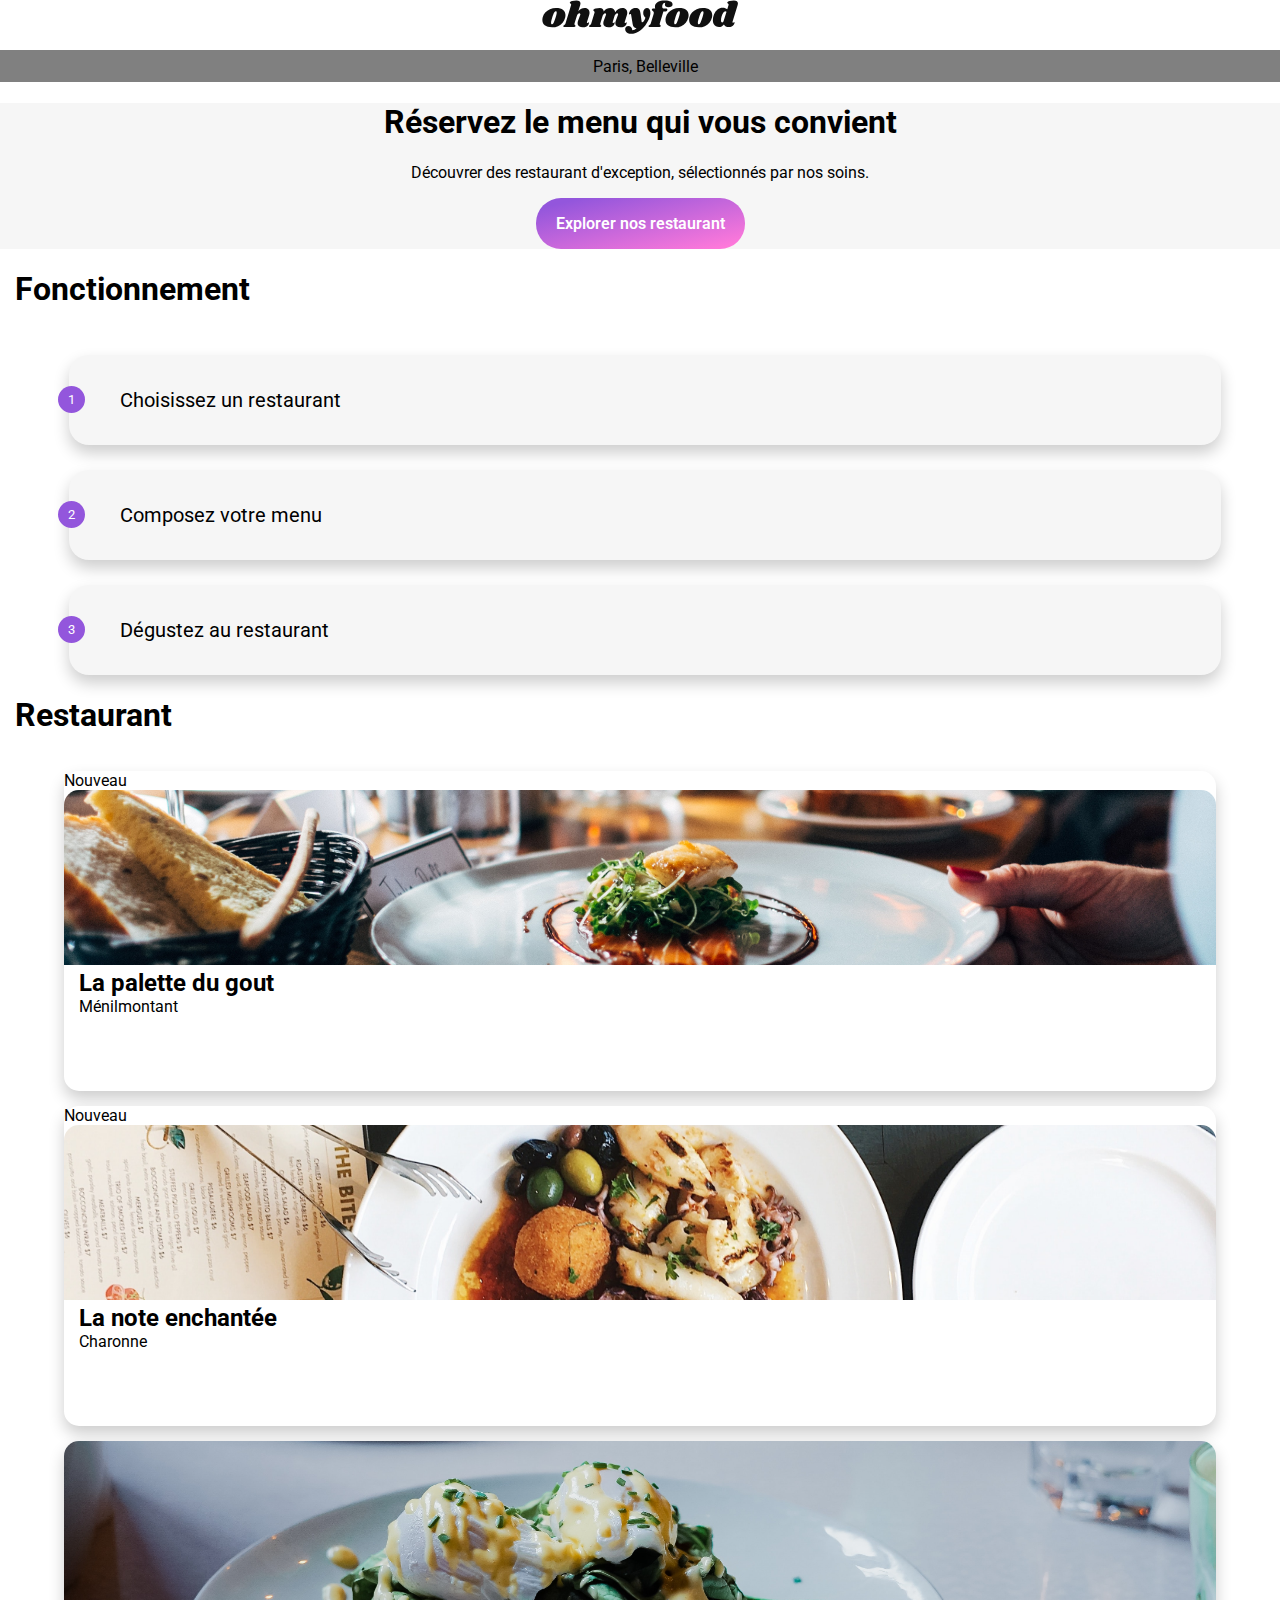
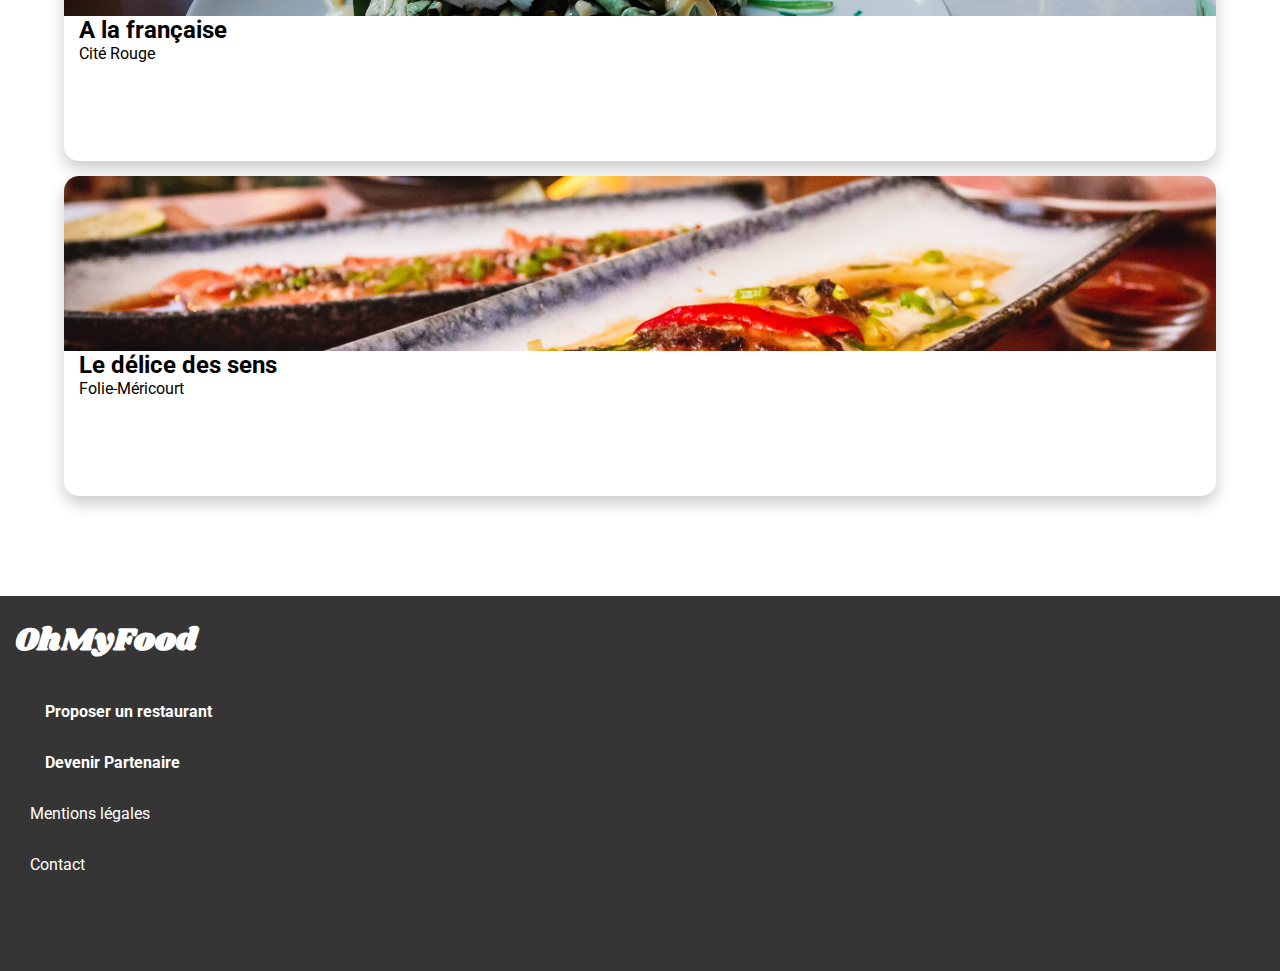
==== commit b5f97e78: "Nouvelle version" ====
--- a/html/index.html
+++ b/html/index.html
@@ -2,7 +2,7 @@
 <html lang="en">
   <head>
     <meta charset="UTF-8" />
-    <link rel="stylesheet" href="/css/styleRichone.css" />
+    <link rel="stylesheet" href="/sass/style.css" />
     <meta name="viewport" content="width=device-width, initial-scale=1.0" />
     <title>Oh My Food</title>
 
@@ -28,19 +28,26 @@
     />
   </head>
   <body>
-    <header>
+    <!-- <header>
       <div id="Header_logo">
         <img
           src="/Images et textes Ohmyfood/images/logo/ohmyfood@2x.svg"
           alt="Logo Oh My Food"
         />
       </div>
-      <div id="Header_location">
+      <div class="Header_location">
         <i class="fa-solid fa-location-dot"></i> Paris, Belleville
       </div>
+    </header> -->
+    <header class="Home-header">
+      <img
+        src="/Images et textes Ohmyfood/images/logo/ohmyfood@2x.svg"
+        alt="Logo Oh My Food"
+      />
+      <span> <i class="fa-solid fa-location-dot"></i> Paris, Belleville </span>
     </header>
     <main>
-      <div id="Main_explore">
+      <div class="Main_explore">
         <h1>Réservez le menu qui vous convient</h1>
 
         <p>Découvrer des restaurant d'exception, sélectionnés par nos soins.</p>
@@ -52,6 +59,7 @@
       <h1 class="section_title">Fonctionnement</h1>
       <div id="Main_function">
         <div class="Function_button">
+          <span class="Function_pastille">1</span>
           <i
             class="fa-solid fa-mobile-screen-button"
             class="Function_button_icon"
@@ -59,10 +67,12 @@
           Choisissez un restaurant
         </div>
         <div class="Function_button">
+          <span class="Function_pastille">2</span>
           <i class="fa-solid fa-list-ul"></i>
           Composez votre menu
         </div>
         <div class="Function_button">
+          <span class="Function_pastille">3</span>
           <i class="fa-solid fa-store" class="tmtc"></i>
           Dégustez au restaurant
         </div>
--- a/sass/style.css
+++ b/sass/style.css
@@ -0,0 +1,390 @@
+@charset "UTF-8";
+/*Besyata Dishmaya*/
+:root {
+  --primary-color: #9356dc;
+  --secondary-color: #ff79da;
+  --tertiary-color: #99e2d0;
+  --greyish-background: #eaeaea;
+  --pale-greyish-background: #f6f6f6;
+  --title-font: "Shrikhand", serif;
+}
+
+body {
+  margin: 0px;
+  font-family: "Roboto";
+}
+
+/* Coins des fonts*/
+.shrikhand-regular {
+  font-family: "Shrikhand", serif;
+  font-weight: 400;
+  font-style: normal;
+}
+
+.roboto-thin {
+  font-family: "Roboto", sans-serif;
+  font-weight: 100;
+  font-style: normal;
+}
+
+.roboto-light {
+  font-family: "Roboto", sans-serif;
+  font-weight: 300;
+  font-style: normal;
+}
+
+.roboto-regular {
+  font-family: "Roboto", sans-serif;
+  font-weight: 400;
+  font-style: normal;
+}
+
+.roboto-medium {
+  font-family: "Roboto", sans-serif;
+  font-weight: 500;
+  font-style: normal;
+}
+
+.roboto-bold {
+  font-family: "Roboto", sans-serif;
+  font-weight: 700;
+  font-style: normal;
+}
+
+.roboto-black {
+  font-family: "Roboto", sans-serif;
+  font-weight: 900;
+  font-style: normal;
+}
+
+.Home-header {
+  display: flex;
+  width: 100%;
+  flex-direction: column;
+  align-items: center;
+  gap: 1rem;
+}
+.Home-header span {
+  display: flex;
+  background-color: grey;
+  width: 100%;
+  justify-content: center;
+  align-items: center;
+  height: 2rem;
+}
+
+#Header_logo {
+  display: flex;
+  justify-content: center;
+  padding: 25px;
+}
+
+#Header_location {
+  display: flex;
+  justify-content: center;
+  background-color: var(--greyish-background);
+  box-shadow: 0 8px 16px 0 rgba(0, 0, 0, 0.2);
+  padding: 15px;
+}
+
+.section_title {
+  margin-left: 15px;
+}
+
+.Main_explore {
+  text-align: center;
+  background-color: var(--pale-greyish-background);
+}
+
+.Button-purple {
+  display: inline-block;
+  background: linear-gradient(to bottom right, #9356dc 11%, #ff79da 94%);
+  border-radius: 25px;
+  font-weight: 600;
+  padding: 0px 20px 0px 20px;
+}
+
+#Button_text {
+  color: white;
+}
+
+#Main_function {
+  display: flex;
+  flex-wrap: wrap;
+  justify-content: center;
+}
+
+#Main_function h1 {
+  padding-left: 15px;
+}
+
+.Function_button {
+  display: flex;
+  align-items: center;
+  margin-top: 25px;
+  border-radius: 20px;
+  background-color: var(--pale-greyish-background);
+  box-shadow: 0 8px 16px 0 rgba(0, 0, 0, 0.2);
+  width: 90%;
+  height: 70px;
+  margin-left: 10px;
+  font-size: 20px;
+  padding: 10px 0px 10px 0px;
+}
+
+.Function_button > .fa-solid {
+  padding-right: 15px;
+  margin-left: 20px;
+}
+
+.Function_pastille {
+  background-color: var(--primary-color);
+  position: relative;
+  border-radius: 50%;
+  font-size: 13px;
+  padding: 6px 10px;
+  color: white;
+  margin-left: -11px;
+}
+
+.Function_number #Main_restaurant {
+  background-color: var(--pale-greyish-background);
+  display: flex;
+  flex-wrap: wrap;
+  justify-content: space-around;
+}
+
+/*A clarfier */
+#Main_restaurant {
+  display: flex;
+  flex-direction: column;
+  align-items: center;
+}
+
+.Restaurant_card {
+  display: flex;
+  flex-direction: column;
+  height: 320px;
+  width: 90%;
+  border-radius: 15px;
+  background-color: white;
+  box-shadow: 0 8px 16px 0 rgba(0, 0, 0, 0.2);
+  margin-top: 15px;
+}
+
+.Card_image {
+  -o-object-fit: cover;
+     object-fit: cover;
+  height: 175px;
+  width: 100%;
+  border-radius: 15px 15px 0px 0px;
+}
+
+.Card_title {
+  padding-left: 15px;
+  margin: 0px;
+}
+
+.Card_subtitle {
+  display: flex;
+  justify-content: space-between;
+  padding-right: 15px;
+  padding-left: 15px;
+  margin: 0px;
+}
+
+footer {
+  display: flex;
+  flex-direction: column;
+  height: 375px;
+  margin-top: 100px;
+  background-color: #353535;
+}
+
+#footer_logo {
+  font-family: var(--title-font);
+  color: white;
+  padding-left: 15px;
+}
+
+.Footer_lines {
+  display: flex;
+  align-items: center;
+  margin-left: 30px;
+}
+
+.Footer_lines-thickerFont {
+  font-weight: 700;
+  color: white;
+}
+
+.Footer_lines-thinnerFont {
+  font-weight: 400;
+  color: white;
+}
+
+.Footer_lines > .fa-solid {
+  padding-right: 15px;
+}
+
+/*Icons section*/
+.fa-location-dot {
+  margin-right: 10px;
+}
+
+.fa-store {
+  color: var(--primary-color);
+  display: flex;
+}
+
+.fa-list-ul {
+  display: flex;
+}
+
+.fa-heart:hover {
+  /*A comprendre*/
+  background-image: linear-gradient(to top, #9356dc, #ff79da);
+  -webkit-background-clip: text; /* Pour differend navigateur */
+  background-clip: text;
+  color: transparent;
+  font-weight: 900;
+}
+
+.fa-utensils {
+  display: inline;
+  justify-content: center;
+  color: white;
+}
+
+.fa-handshake-angle {
+  color: white;
+  display: inline-block;
+}
+
+/*
+  -Pourquoi les icones sont excentrés ? 
+  > Il fallait utiliser Align items center
+  afin de les aligner verticalement
+
+  -Comment faire pour changer la taille et 
+   la couleure du svg logo footer ? 
+   >  V
+
+  -Comment faire pour ajuster les textes dans les cartes ?
+  */
+/*--------------------------------------Section pages menu-------------------------------------------------*/
+/*Ce fichier css est utilsé pour l'ensemble des pages secondaire */
+.fleche {
+  display: flex;
+  justify-content: center;
+  align-items: center;
+  margin-right: 0px;
+}
+
+.Header_menu {
+  display: flex;
+  justify-content: center;
+  background-color: #ffffff;
+}
+
+.Header_title {
+  font-family: var(--title-font);
+  font-size: larger;
+  align-items: center;
+  margin: auto; /* WIP Pourquoi cela fonctionne ?*/
+}
+
+.Top_image_container {
+  display: flex;
+  justify-content: center;
+  align-items: center;
+}
+
+.Top_image {
+  -o-object-fit: cover;
+     object-fit: cover;
+  width: 100%;
+  height: 280px;
+}
+
+.Main_menu {
+  position: relative;
+  background-color: var(--pale-greyish-background);
+  display: flex;
+  flex-direction: column;
+  align-items: center;
+  border-radius: 25px 25px 0px 0px;
+  margin-top: -20px; /*valeure negative poru chevauchement sur img*/
+}
+
+#Titre_restaurant {
+  font-family: var(--title-font);
+  font-weight: 400;
+  font-style: italic;
+}
+
+.Card_group_title {
+  font-family: "roboto";
+  font-weight: 400;
+}
+
+.carte {
+  position: relative;
+  border-radius: 15px;
+  background-color: #ffffff;
+  border: 1px solid #fb0505;
+  box-shadow: 0 4px 8px rgba(0, 0, 0, 0.1);
+  padding: 20px;
+  box-sizing: border-box;
+  display: flex;
+  flex-direction: column;
+  justify-content: space-between;
+  background-color: red;
+  width: 95%;
+  margin: 5px 0px 5px 0px;
+}
+
+.haut-gauche {
+  align-self: flex-start;
+  padding-bottom: 25px;
+}
+
+.bas {
+  display: flex;
+  justify-content: space-between;
+}
+
+.bas-gauche {
+  align-self: flex-start;
+  justify-content: space-between;
+}
+
+.bas-droite {
+  align-self: flex-start;
+}
+
+footer {
+  display: flex;
+  flex-direction: column;
+  margin-top: 100px;
+  background-color: #353535;
+}
+
+.fa-utensils {
+  display: inline;
+  justify-content: center;
+  color: white;
+}
+
+.fa-handshake-angle {
+  color: white;
+  display: inline-block;
+}
+
+.fa-arrow-left {
+  display: flex;
+  justify-content: flex-start;
+  padding-left: 10px;
+}
+
+/*Border Bottom pour soulignage de titre *//*# sourceMappingURL=style.css.map */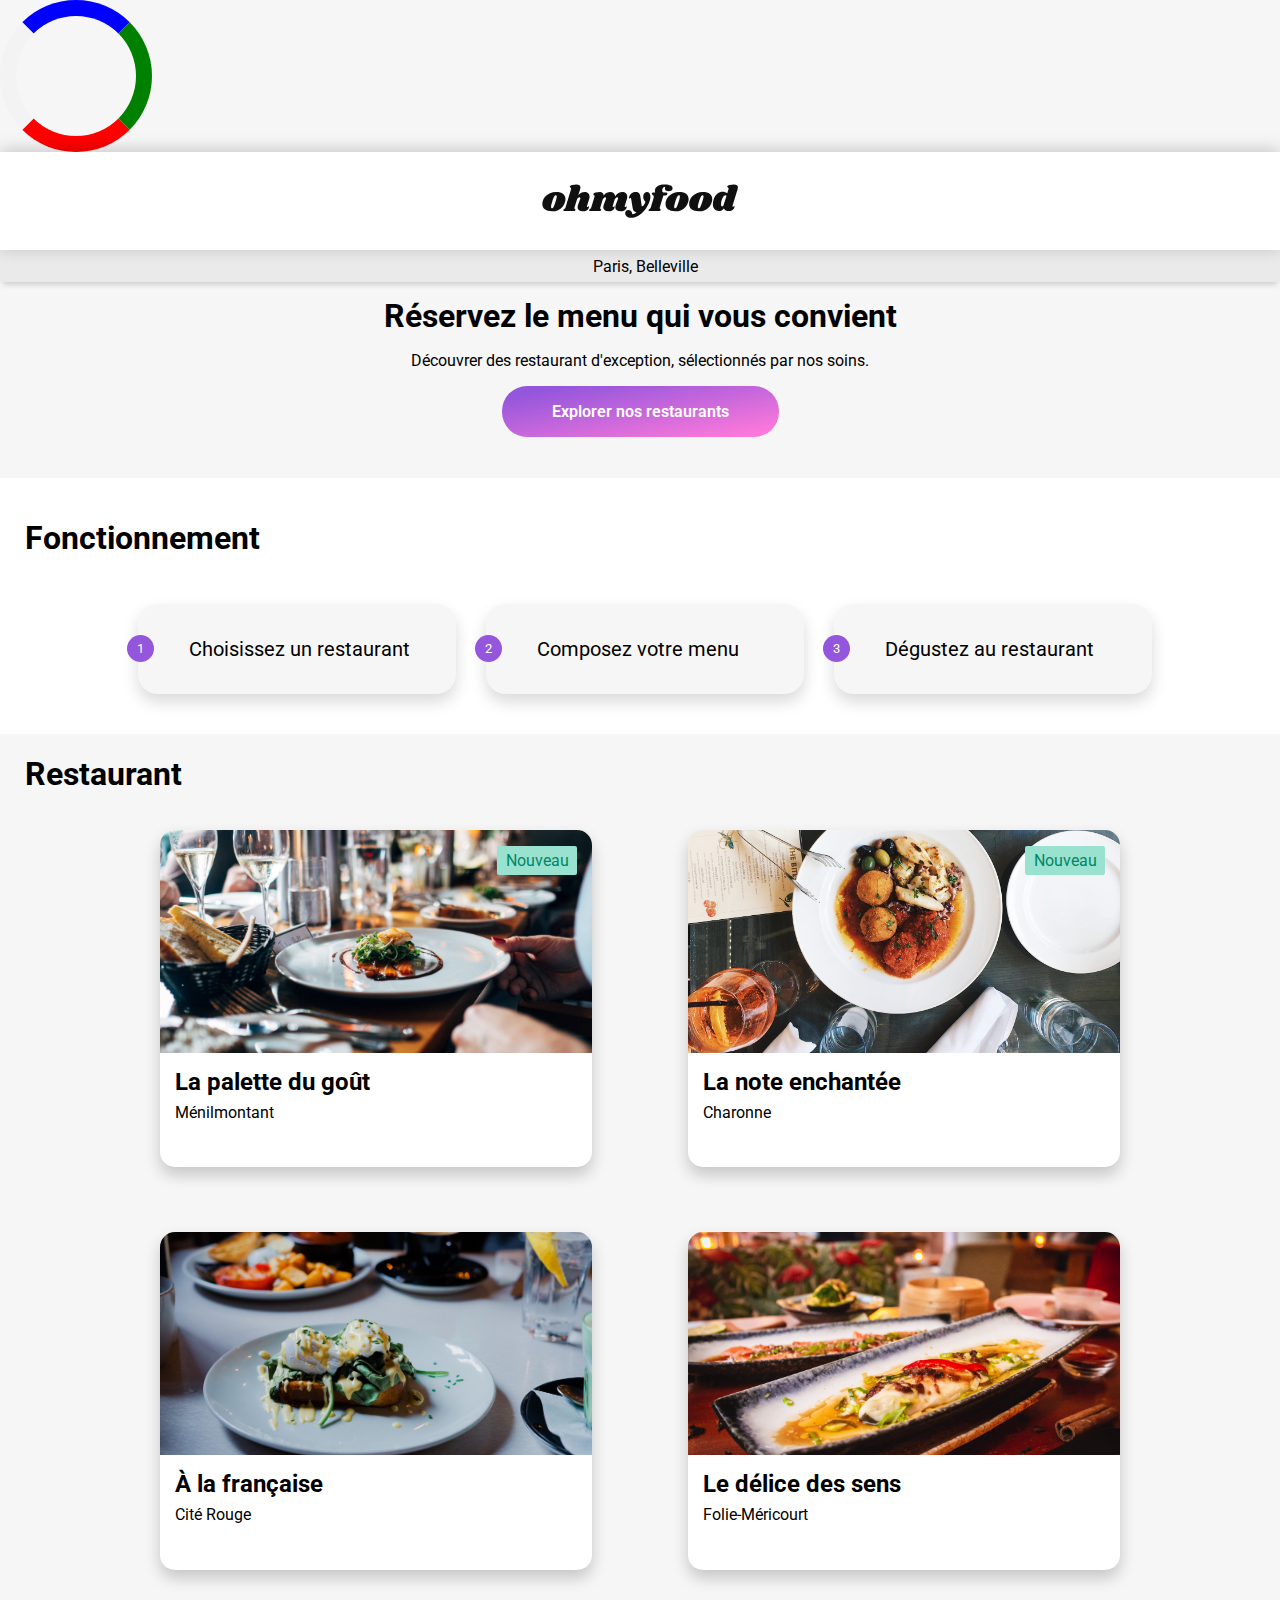
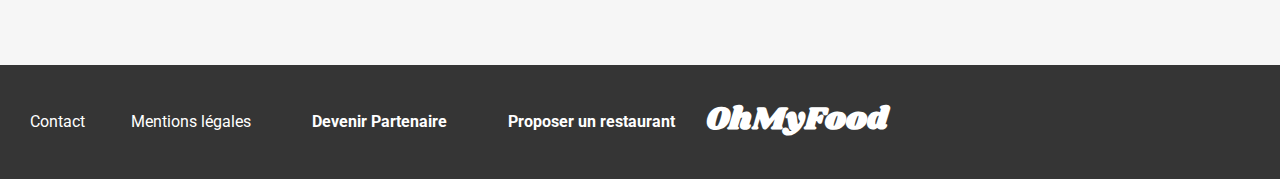
==== commit 2f8633a7: "Bientot fini" ====
--- a/html/index.html
+++ b/html/index.html
@@ -27,113 +27,164 @@
       rel="stylesheet"
     />
   </head>
-  <body>
-    <!-- <header>
-      <div id="Header_logo">
+  <body id="primaryPage_body">
+    <div class="Fade_out--animation"><div class="loader"></div></div>
+    <header>
+      <div class="Home-header">
         <img
           src="/Images et textes Ohmyfood/images/logo/ohmyfood@2x.svg"
           alt="Logo Oh My Food"
         />
       </div>
-      <div class="Header_location">
+      <span id="Home_header-location">
         <i class="fa-solid fa-location-dot"></i> Paris, Belleville
-      </div>
-    </header> -->
-    <header class="Home-header">
-      <img
-        src="/Images et textes Ohmyfood/images/logo/ohmyfood@2x.svg"
-        alt="Logo Oh My Food"
-      />
-      <span> <i class="fa-solid fa-location-dot"></i> Paris, Belleville </span>
+      </span>
     </header>
     <main>
       <div class="Main_explore">
-        <h1>Réservez le menu qui vous convient</h1>
+        <h1 class="Main_explore_title">Réservez le menu qui vous convient</h1>
 
         <p>Découvrer des restaurant d'exception, sélectionnés par nos soins.</p>
 
         <div class="Button-purple" onclick="location.href='#Main_restaurant'">
-          <p id="Button_text">Explorer nos restaurant</p>
-        </div>
-      </div>
-      <h1 class="section_title">Fonctionnement</h1>
+          <p id="Button_text">Explorer nos restaurants</p>
+        </div>
+      </div>
+
       <div id="Main_function">
-        <div class="Function_button">
-          <span class="Function_pastille">1</span>
-          <i
-            class="fa-solid fa-mobile-screen-button"
-            class="Function_button_icon"
-          ></i>
-          Choisissez un restaurant
-        </div>
-        <div class="Function_button">
-          <span class="Function_pastille">2</span>
-          <i class="fa-solid fa-list-ul"></i>
-          Composez votre menu
-        </div>
-        <div class="Function_button">
-          <span class="Function_pastille">3</span>
-          <i class="fa-solid fa-store" class="tmtc"></i>
-          Dégustez au restaurant
-        </div>
-      </div>
-      <h1 class="section_title">Restaurant</h1>
+        <div class="section_title--aligner">
+          <h1 class="section_title">Fonctionnement</h1>
+        </div>
+        <div class="Main_function-centerizer">
+          <div class="Function_button">
+            <span class="Function_pastille">1</span>
+            <i
+              class="fa-solid fa-mobile-screen-button"
+              class="Function_button_icon"
+            ></i>
+            Choisissez un restaurant
+          </div>
+          <div class="Function_button">
+            <span class="Function_pastille">2</span>
+            <i class="fa-solid fa-list-ul"></i>
+            Composez votre menu
+          </div>
+          <div class="Function_button">
+            <span class="Function_pastille">3</span>
+            <i class="fa-solid fa-store" class="tmtc"></i>
+            Dégustez au restaurant
+          </div>
+        </div>
+      </div>
+      <div class="section_title--aligner">
+        <h1 class="section_title">Restaurant</h1>
+      </div>
+
       <div id="Main_restaurant">
         <div
           class="Restaurant_card"
+          onclick="location.href='/html/Palette_gout.html'"
+        >
+          <div class="Card_image_container">
+            <p class="Nouveau">Nouveau</p>
+            <img
+              class="Card_image"
+              src="/Images et textes Ohmyfood/images/restaurants/jay-wennington-N_Y88TWmGwA-unsplash.jpg"
+              alt=""
+            />
+          </div>
+          <div class="Master_container">
+            <div class="Text_container">
+              <h2 class="Card_title">La palette du goût</h2>
+              <span class="Card_subtitle">Ménilmontant</span>
+            </div>
+
+            <div class="Card_heart_container">
+              <span class="Card_heart"
+                ><i class="fa-regular fa-heart fa-2x"></i
+              ></span>
+            </div>
+          </div>
+        </div>
+
+        <div
+          class="Restaurant_card"
+          onclick="location.href='/html/Note_enchantée.html'"
+        >
+          <div class="Card_image_container">
+            <p class="Nouveau">Nouveau</p>
+            <img
+              class="Card_image"
+              src="/Images et textes Ohmyfood/images/restaurants/stil-u2Lp8tXIcjw-unsplashyaakov.jpg"
+              alt=""
+            />
+          </div>
+          <div class="Master_container">
+            <div class="Text_container">
+              <h2 class="Card_title">La note enchantée</h2>
+              <span class="Card_subtitle">Charonne</span>
+            </div>
+
+            <div class="Card_heart_container">
+              <span class="Card_heart"
+                ><i class="fa-regular fa-heart fa-2x"></i
+              ></span>
+            </div>
+          </div>
+        </div>
+
+        <div
+          class="Restaurant_card"
+          onclick="location.href='/html/Française.html'"
+        >
+          <div class="Card_image_container">
+            <img
+              class="Card_image"
+              src="/Images et textes Ohmyfood/images/restaurants/toa-heftiba-DQKerTsQwi0-unsplash.jpg"
+              alt=""
+            />
+          </div>
+          <div class="Master_container">
+            <div class="Text_container">
+              <h2 class="Card_title">À la française</h2>
+              <span class="Card_subtitle">Cité Rouge </span>
+            </div>
+
+            <div class="Card_heart_container">
+              <span class="Card_heart"
+                ><i class="fa-regular fa-heart fa-2x"></i
+              ></span>
+            </div>
+          </div>
+        </div>
+
+        <div
+          class="Restaurant_card"
           onclick="location.href='/html/Delice_senses.html'"
         >
           <div class="Card_image_container">
-            <div class="Image_container-label">Nouveau</div>
-            <img
-              class="Card_image"
-              src="/Images et textes Ohmyfood/images/restaurants/jay-wennington-N_Y88TWmGwA-unsplash.jpg"
-              alt=""
-            />
-          </div>
-          <h2 class="Card_title">La palette du gout</h2>
-          <p class="Card_subtitle">
-            Ménilmontant <i class="fa-regular fa-heart"></i>
-          </p>
-        </div>
-        <div class="Restaurant_card">
-          <div class="Card_image_container">
-            <div class="Image_container-label">Nouveau</div>
-            <img
-              class="Card_image"
-              src="/Images et textes Ohmyfood/images/restaurants/stil-u2Lp8tXIcjw-unsplash.jpg"
-            />
-          </div>
-          <h2 class="Card_title">La note enchantée</h2>
-          <p class="Card_subtitle">
-            Charonne <i class="fa-regular fa-heart"></i>
-          </p>
-        </div>
-        <div class="Restaurant_card">
-          <img
-            class="Card_image"
-            src="/Images et textes Ohmyfood/images/restaurants/toa-heftiba-DQKerTsQwi0-unsplash.jpg"
-            alt=""
-          />
-          <h2 class="Card_title">A la française</h2>
-          <p class="Card_subtitle">
-            Cité Rouge <i class="fa-regular fa-heart"></i>
-          </p>
-        </div>
-        <div class="Restaurant_card">
-          <img
-            class="Card_image"
-            src="/Images et textes Ohmyfood/images/restaurants/louis-hansel-shotsoflouis-qNBGVyOCY8Q-unsplash.jpg"
-            alt=""
-          />
-          <h2 class="Card_title">Le délice des sens</h2>
-          <p class="Card_subtitle">
-            Folie-Méricourt <i class="fa-regular fa-heart"></i>
-          </p>
+            <img
+              class="Card_image"
+              src="/Images et textes Ohmyfood/images/restaurants/louis-hansel-shotsoflouis-qNBGVyOCY8Q-unsplash.jpg"
+              alt=""
+            />
+          </div>
+          <div class="Master_container">
+            <div class="Text_container">
+              <h2 class="Card_title">Le délice des sens</h2>
+              <span class="Card_subtitle">Folie-Méricourt</span>
+            </div>
+
+            <div class="Card_heart_container">
+              <span class="Card_heart"
+                ><i class="fa-regular fa-heart fa-2x"></i
+              ></span>
+            </div>
+          </div>
         </div>
       </div>
     </main>
-    <footer>
+    <footer id="Footer_index">
       <h1 id="footer_logo">OhMyFood</h1>
       <div class="Footer_lines">
         <i class="fa-solid fa-utensils"></i>
@@ -148,7 +199,9 @@
         <p class="Footer_lines-thinnerFont">Mentions légales</p>
       </div>
       <div class="Footer_lines">
-        <p class="Footer_lines-thinnerFont">Contact</p>
+        <p class="Footer_lines-thinnerFont">
+          <a class="Mailto" href="mailto:someone@example.com">Contact</a>
+        </p>
       </div>
     </footer>
   </body>
--- a/sass/style.css
+++ b/sass/style.css
@@ -1,76 +1,111 @@
-@charset "UTF-8";
 /*Besyata Dishmaya*/
-:root {
-  --primary-color: #9356dc;
-  --secondary-color: #ff79da;
-  --tertiary-color: #99e2d0;
-  --greyish-background: #eaeaea;
-  --pale-greyish-background: #f6f6f6;
-  --title-font: "Shrikhand", serif;
-}
-
+html,
 body {
-  margin: 0px;
-  font-family: "Roboto";
-}
-
-/* Coins des fonts*/
-.shrikhand-regular {
+  height: 100%;
+  width: 100%;
+}
+html .shrikhand-regular,
+body .shrikhand-regular {
   font-family: "Shrikhand", serif;
   font-weight: 400;
   font-style: normal;
 }
-
-.roboto-thin {
+html .roboto-thin,
+body .roboto-thin {
   font-family: "Roboto", sans-serif;
   font-weight: 100;
   font-style: normal;
 }
-
-.roboto-light {
+html .roboto-light,
+body .roboto-light {
   font-family: "Roboto", sans-serif;
   font-weight: 300;
   font-style: normal;
 }
-
-.roboto-regular {
+html .roboto-regular,
+body .roboto-regular {
   font-family: "Roboto", sans-serif;
   font-weight: 400;
   font-style: normal;
 }
-
-.roboto-medium {
+html .roboto-medium,
+body .roboto-medium {
   font-family: "Roboto", sans-serif;
   font-weight: 500;
   font-style: normal;
 }
-
-.roboto-bold {
+html .roboto-bold,
+body .roboto-bold {
   font-family: "Roboto", sans-serif;
   font-weight: 700;
   font-style: normal;
 }
-
-.roboto-black {
+html .roboto-black,
+body .roboto-black {
   font-family: "Roboto", sans-serif;
   font-weight: 900;
   font-style: normal;
 }
 
+.loader {
+  border: 16px solid #f3f3f3;
+  border-radius: 50%;
+  border-top: 16px solid blue;
+  border-right: 16px solid green;
+  border-bottom: 16px solid red;
+  width: 120px;
+  height: 120px;
+  animation: spin 2s linear infinite;
+}
+@keyframes spin {
+  0% {
+    transform: rotate(0deg);
+  }
+  100% {
+    transform: rotate(360deg);
+  }
+}
+#primaryPage_body {
+  margin: 0px;
+  font-family: "Roboto";
+  margin: 0;
+  animation: fadeInAnimation ease 3s;
+  animation-iteration-count: 1;
+  animation-fill-mode: forwards;
+}
+@keyframes fadeInAnimation {
+  0% {
+    opacity: 0;
+  }
+  100% {
+    opacity: 1;
+  }
+}
+
 .Home-header {
   display: flex;
   width: 100%;
-  flex-direction: column;
-  align-items: center;
+  height: 63px;
+  flex-direction: column;
+  align-items: center;
+  justify-content: center;
   gap: 1rem;
-}
-.Home-header span {
-  display: flex;
-  background-color: grey;
+  box-shadow: 0 -2px 16px 0 rgba(0, 0, 0, 0.2);
+  z-index: 5;
+  position: relative;
+  background-color: #ffffff;
+}
+
+#Home_header-location {
+  display: flex;
+  background-color: #eaeaea;
+  box-shadow: 0 5px 6px -3px rgba(0, 0, 0, 0.1882352941);
   width: 100%;
   justify-content: center;
   align-items: center;
   height: 2rem;
+  z-index: 1;
+  position: relative;
 }
 
 #Header_logo {
@@ -82,18 +117,24 @@
 #Header_location {
   display: flex;
   justify-content: center;
-  background-color: var(--greyish-background);
-  box-shadow: 0 8px 16px 0 rgba(0, 0, 0, 0.2);
+  background-color: #f6f6f6;
+  box-shadow: 1px 1.4px 0.5px 2.5px black;
   padding: 15px;
 }
 
 .section_title {
-  margin-left: 15px;
+  padding-left: 25px;
+}
+
+.Main_explore_title {
+  margin: 0px;
+  padding-top: 15px;
 }
 
 .Main_explore {
   text-align: center;
-  background-color: var(--pale-greyish-background);
+  background-color: #f6f6f6;
+  height: 250px;
 }
 
 .Button-purple {
@@ -101,7 +142,14 @@
   background: linear-gradient(to bottom right, #9356dc 11%, #ff79da 94%);
   border-radius: 25px;
   font-weight: 600;
-  padding: 0px 20px 0px 20px;
+  padding: 0px 50px 0px 50px;
+  transition: 1s;
+}
+
+.Button-purple:hover {
+  filter: opacity(0.8);
+  box-shadow: 0px 4px 15px 0px rgba(0, 0, 0, 0.15);
+  transition: 1s;
 }
 
 #Button_text {
@@ -109,13 +157,14 @@
 }
 
 #Main_function {
-  display: flex;
-  flex-wrap: wrap;
-  justify-content: center;
-}
-
-#Main_function h1 {
-  padding-left: 15px;
+  background-color: white;
+}
+
+.Main_function-centerizer {
+  display: flex;
+  justify-content: center;
+  align-items: center;
+  flex-direction: column;
 }
 
 .Function_button {
@@ -123,8 +172,8 @@
   align-items: center;
   margin-top: 25px;
   border-radius: 20px;
-  background-color: var(--pale-greyish-background);
-  box-shadow: 0 8px 16px 0 rgba(0, 0, 0, 0.2);
+  background-color: #f6f6f6;
+  box-shadow: 0 8px 16px 0 rgba(0, 0, 0, 0.15);
   width: 90%;
   height: 70px;
   margin-left: 10px;
@@ -138,7 +187,7 @@
 }
 
 .Function_pastille {
-  background-color: var(--primary-color);
+  background-color: #9356dc;
   position: relative;
   border-radius: 50%;
   font-size: 13px;
@@ -148,7 +197,7 @@
 }
 
 .Function_number #Main_restaurant {
-  background-color: var(--pale-greyish-background);
+  background-color: #f6f6f6;
   display: flex;
   flex-wrap: wrap;
   justify-content: space-around;
@@ -159,12 +208,14 @@
   display: flex;
   flex-direction: column;
   align-items: center;
+  justify-content: center;
+  flex-wrap: wrap;
 }
 
 .Restaurant_card {
   display: flex;
   flex-direction: column;
-  height: 320px;
+  height: 251px;
   width: 90%;
   border-radius: 15px;
   background-color: white;
@@ -172,39 +223,72 @@
   margin-top: 15px;
 }
 
+.Card_image_container {
+  display: flex;
+  height: 66%;
+  justify-content: flex-end;
+}
+
+.Nouveau {
+  display: flex;
+  justify-content: center;
+  align-items: center;
+  color: #008766;
+  position: absolute;
+  background-color: #99e2d0;
+  border-radius: 2px;
+  width: 80px;
+  height: 29px;
+  margin-right: 15px;
+}
+
 .Card_image {
   -o-object-fit: cover;
      object-fit: cover;
-  height: 175px;
+  height: 100%;
   width: 100%;
   border-radius: 15px 15px 0px 0px;
 }
 
+.Master_container {
+  display: flex;
+  height: 33%;
+}
+
+.Text_container {
+  display: flex;
+  flex-direction: column;
+  flex: 8;
+}
+
 .Card_title {
-  padding-left: 15px;
+  padding: 15px 15px 0px 15px;
   margin: 0px;
 }
 
+.Card_heart_container {
+  display: flex;
+  justify-content: center;
+  align-items: center;
+  flex: 2;
+}
+
 .Card_subtitle {
   display: flex;
-  justify-content: space-between;
-  padding-right: 15px;
-  padding-left: 15px;
-  margin: 0px;
-}
-
-footer {
-  display: flex;
-  flex-direction: column;
+  flex: 1;
+  padding: 7px 15px 15px 15px;
+}
+
+#Footer_index {
   height: 375px;
   margin-top: 100px;
-  background-color: #353535;
 }
 
 #footer_logo {
-  font-family: var(--title-font);
+  font-family: "Shrikhand", serif;
   color: white;
   padding-left: 15px;
+  padding-top: 10.1px;
 }
 
 .Footer_lines {
@@ -221,6 +305,24 @@
 .Footer_lines-thinnerFont {
   font-weight: 400;
   color: white;
+}
+
+.Contact {
+  text-decoration: none;
+  color: white;
+}
+
+.Mailto {
+  text-decoration: none;
+  color: white;
+}
+
+#Footer_index {
+  display: flex;
+  flex-direction: column;
+  justify-content: flex-start;
+  gap: 16px;
+  background-color: #353535;
 }
 
 .Footer_lines > .fa-solid {
@@ -233,12 +335,16 @@
 }
 
 .fa-store {
-  color: var(--primary-color);
+  color: #9356dc;
   display: flex;
 }
 
 .fa-list-ul {
   display: flex;
+}
+
+.fa-heart {
+  -webkit-text-stroke: 1.5px white;
 }
 
 .fa-heart:hover {
@@ -248,6 +354,8 @@
   background-clip: text;
   color: transparent;
   font-weight: 900;
+  transition: 1s;
+  border: none;
 }
 
 .fa-utensils {
@@ -261,24 +369,91 @@
   display: inline-block;
 }
 
+@media (min-width: 767px) {
+  .Home-header {
+    height: 98px;
+  }
+  #primaryPage_body {
+    background-color: #f6f6f6;
+    font-family: "Roboto";
+  }
+  .section_title--aligner {
+    margin: 0 auto;
+  }
+  #Main_function {
+    padding: 20px 0px 40px 0px;
+  }
+  .Main_function-centerizer {
+    display: flex;
+    justify-content: center;
+    align-items: center;
+    flex-direction: row;
+    width: 80%;
+    margin: 0 auto;
+    gap: 20px;
+  }
+  .Main_explore {
+    height: 196px;
+  }
+  #Main_restaurant {
+    display: flex;
+    flex-direction: row;
+    flex-wrap: wrap;
+    justify-content: space-between;
+    width: 75%;
+    margin: 0 auto;
+    height: 750px;
+  }
+  .Restaurant_card {
+    display: flex;
+    flex-direction: column;
+    height: 251px;
+    height: 45%;
+    width: 45%;
+    margin-bottom: 50px;
+  }
+  #Footer_index {
+    display: flex;
+    flex-direction: row-reverse;
+    justify-content: flex-end;
+    gap: 16px;
+    height: 114px;
+    background-color: #353535;
+  }
+  #footer_logo {
+    font-family: "Shrikhand", serif;
+    color: white;
+    padding-left: 15px;
+  }
+  .Footer_lines {
+    display: flex;
+    justify-content: stretch;
+  }
+}
 /*
-  -Pourquoi les icones sont excentrés ? 
-  > Il fallait utiliser Align items center
-  afin de les aligner verticalement
-
-  -Comment faire pour changer la taille et 
-   la couleure du svg logo footer ? 
-   >  V
-
-  -Comment faire pour ajuster les textes dans les cartes ?
+
+Commentr  gerer le responsive de main restaurant ? 
+certaine valeures doivent etres fixe et certaines en pourcentage? lEQUELLES ?
+
+  -How do i adjust the header shadow of the index page ? 
+   i cant seem to put one over and under (See example : Screenshot)
+
+   -How do i set the footer of index on row reverse in desktop mode 
+
+   -How do i put the cards in 2X2 in index
   */
 /*--------------------------------------Section pages menu-------------------------------------------------*/
-/*Ce fichier css est utilsé pour l'ensemble des pages secondaire */
+#secondaryPage_body {
+  background-color: #ffffff;
+  display: flex;
+  flex-direction: column;
+  font-family: "Roboto";
+  margin: 0;
+}
+
 .fleche {
-  display: flex;
-  justify-content: center;
-  align-items: center;
-  margin-right: 0px;
+  position: absolute;
+  left: 0;
 }
 
 .Header_menu {
@@ -287,11 +462,24 @@
   background-color: #ffffff;
 }
 
+.Header_menu--sizer {
+  display: flex;
+  justify-content: center;
+  align-items: center;
+  position: relative;
+  height: 63px;
+  width: 100%;
+}
+
 .Header_title {
-  font-family: var(--title-font);
-  font-size: larger;
-  align-items: center;
-  margin: auto; /* WIP Pourquoi cela fonctionne ?*/
+  font-family: "Shrikhand", serif;
+  margin: 0;
+  text-align: center;
+}
+
+.fleche {
+  align-self: center;
+  margin-left: 10px;
 }
 
 .Top_image_container {
@@ -303,73 +491,233 @@
 .Top_image {
   -o-object-fit: cover;
      object-fit: cover;
+  position: relative;
   width: 100%;
   height: 280px;
+}
+
+.titre_heart-padding {
+  padding: 10px;
 }
 
 .Main_menu {
   position: relative;
-  background-color: var(--pale-greyish-background);
+  background-color: #f6f6f6;
   display: flex;
   flex-direction: column;
   align-items: center;
   border-radius: 25px 25px 0px 0px;
-  margin-top: -20px; /*valeure negative poru chevauchement sur img*/
+  width: 100%;
+  margin: 0 auto;
+  margin-top: -20px;
 }
 
 #Titre_restaurant {
-  font-family: var(--title-font);
+  font-family: "Shrikhand", serif;
   font-weight: 400;
   font-style: italic;
 }
 
+#Card_group_1,
+#Card_group_2,
+#Card_group_3 {
+  width: 100%;
+  display: flex;
+  align-items: center;
+  justify-content: center;
+  flex-direction: column;
+  opacity: 0;
+  transform: translateY(20px);
+}
+@keyframes Yaakov {
+  to {
+    opacity: 1;
+    transform: translateY(0);
+  }
+}
+
+#Card_group_1 {
+  animation: Yaakov 0.5s forwards;
+  opacity: 0;
+  transform: translateY(20px);
+}
+@keyframes Yaakov {
+  to {
+    opacity: 1;
+    transform: translateY(0);
+  }
+}
+
+#Card_group_2 {
+  animation: Yaakov 1s forwards;
+  opacity: 0;
+  transform: translateY(20px);
+}
+@keyframes Yaakov {
+  to {
+    opacity: 1;
+    transform: translateY(0);
+  }
+}
+
+#Card_group_3 {
+  animation: Yaakov 1.5s forwards;
+  opacity: 0;
+  transform: translateY(20px);
+}
+@keyframes Yaakov {
+  to {
+    opacity: 1;
+    transform: translateY(0);
+  }
+}
+
+.Card_group_title-aligner {
+  width: 90%;
+  display: flex;
+}
+
 .Card_group_title {
-  font-family: "roboto";
-  font-weight: 400;
+  font-weight: 300;
+  margin-bottom: 5px;
+}
+
+.Underline_group_title {
+  display: flex;
+  flex-direction: row;
+  justify-content: flex-start;
+  border-bottom: #99e2d0 3px SOLID;
+  width: 65px;
+  margin-bottom: 10;
+}
+
+.Checkbox_label {
+  display: flex;
+  justify-content: center;
+  width: 100%;
 }
 
 .carte {
   position: relative;
   border-radius: 15px;
-  background-color: #ffffff;
-  border: 1px solid #fb0505;
-  box-shadow: 0 4px 8px rgba(0, 0, 0, 0.1);
+  background-color: white;
+  box-shadow: 0 8px 16px 0 rgba(0, 0, 0, 0.2);
+  box-sizing: border-box;
+  display: flex;
+  justify-content: space-between;
+  width: 90%;
+  margin: 5px 0px 5px 0px;
+  display: flex;
+  overflow: hidden;
+  text-overflow: ellipsis;
+  transition: transform 5000ms;
+  white-space: nowrap;
+}
+.carte .carte:hover {
+  transform: scale(1.15);
+  transition-timing-function: cubic-bezier(0.42, 0, 0.58, 1);
+}
+
+.Animation_card {
+  width: 100%;
   padding: 20px;
-  box-sizing: border-box;
-  display: flex;
-  flex-direction: column;
+}
+
+.Animation_card-end {
+  background-color: #99e2d0;
+  width: 0%;
+  display: flex;
+  justify-content: center;
+  align-items: center;
+  opacity: 1;
+  text-overflow: ellipsis;
+  transform: scale(1.15);
+  transition: 1000ms;
+  transition-timing-function: cubic-bezier(0.42, 0, 0.58, 1);
+}
+
+.haut-gauche {
+  padding-bottom: 25px;
+  font-weight: 500;
+}
+
+.bas {
+  display: flex;
   justify-content: space-between;
-  background-color: red;
-  width: 95%;
-  margin: 5px 0px 5px 0px;
-}
-
-.haut-gauche {
-  align-self: flex-start;
-  padding-bottom: 25px;
-}
-
-.bas {
-  display: flex;
-  justify-content: space-between;
 }
 
 .bas-gauche {
+  font-weight: 300;
   align-self: flex-start;
   justify-content: space-between;
+  text-overflow: ellipsis;
 }
 
 .bas-droite {
+  font-weight: 700;
   align-self: flex-start;
-}
-
-footer {
-  display: flex;
-  flex-direction: column;
-  margin-top: 100px;
+  text-overflow: ellipsis;
+}
+
+.checkbox {
+  display: none;
+}
+
+.checkbox:checked + .Checkbox_label .carte .Animation_card-end {
+  width: 15%;
+  transform: scale(1.15);
+  transition: 1000ms;
+  transition-timing-function: cubic-bezier(0.42, 0, 0.58, 1);
+}
+
+.Button-animator {
+  opacity: 0;
+  animation: Yaakov 2.5s forwards;
+  transform: translateY(20px);
+}
+@keyframes Yaakov {
+  to {
+    opacity: 1;
+    transform: translateY(0);
+  }
+}
+
+.Button_container {
+  padding: 25px 0px 25px 0px;
+}
+
+#footer_secondaryPage {
   background-color: #353535;
 }
 
+@media (min-width: 767px) {
+  .Header_menu--sizer {
+    display: flex;
+    justify-content: center;
+    align-items: center;
+    height: 96px;
+    width: 100%;
+  }
+  .Top_image {
+    height: 383px;
+  }
+  .Main_menu {
+    width: 73.26%;
+  }
+  .fa-lg {
+    font-size: 1.25em;
+    line-height: 0.05em;
+    vertical-align: -0.075em;
+  }
+  #footer_secondaryPage {
+    display: flex;
+    flex-direction: row-reverse;
+    justify-content: flex-end;
+    gap: 16px;
+    height: 114px;
+    background-color: #353535;
+  }
+}
 .fa-utensils {
   display: inline;
   justify-content: center;
@@ -385,6 +733,10 @@
   display: flex;
   justify-content: flex-start;
   padding-left: 10px;
-}
-
-/*Border Bottom pour soulignage de titre *//*# sourceMappingURL=style.css.map */+  font-size: 2.25em;
+}
+
+.fa-circle-check {
+  color: white;
+  font-size: xx-large;
+}/*# sourceMappingURL=style.css.map */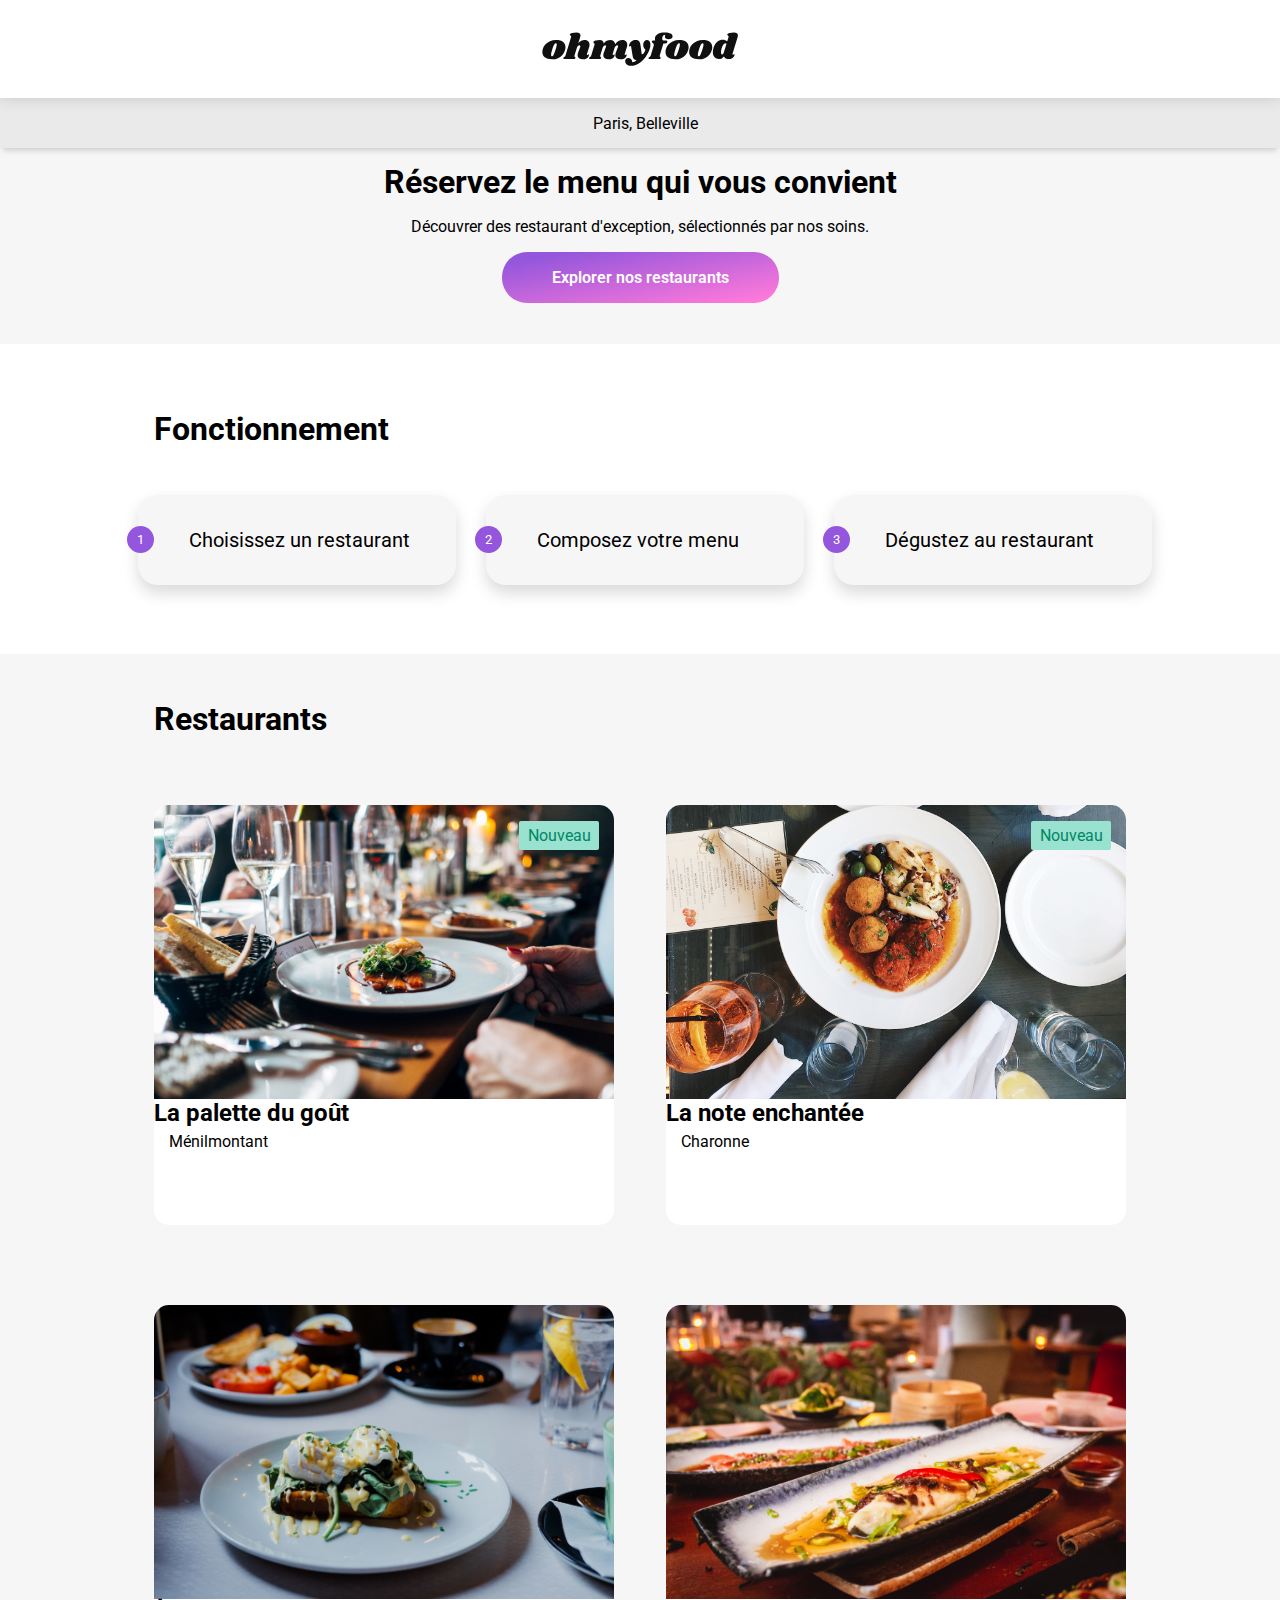
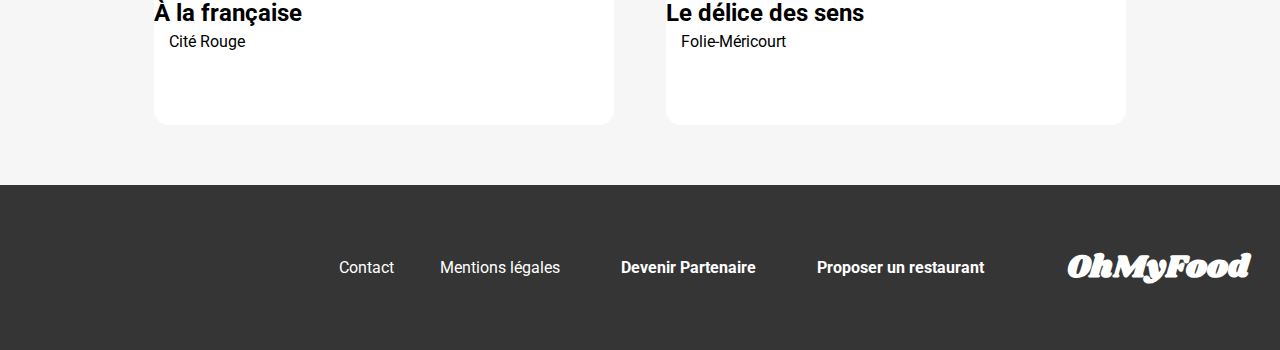
==== commit 1daecd10: "Version finale" ====
--- a/html/index.html
+++ b/html/index.html
@@ -28,181 +28,183 @@
     />
   </head>
   <body id="primaryPage_body">
-    <div class="Fade_out--animation"><div class="loader"></div></div>
-    <header>
-      <div class="Home-header">
-        <img
-          src="/Images et textes Ohmyfood/images/logo/ohmyfood@2x.svg"
-          alt="Logo Oh My Food"
-        />
-      </div>
-      <span id="Home_header-location">
-        <i class="fa-solid fa-location-dot"></i> Paris, Belleville
-      </span>
-    </header>
-    <main>
-      <div class="Main_explore">
-        <h1 class="Main_explore_title">Réservez le menu qui vous convient</h1>
-
-        <p>Découvrer des restaurant d'exception, sélectionnés par nos soins.</p>
-
-        <div class="Button-purple" onclick="location.href='#Main_restaurant'">
-          <p id="Button_text">Explorer nos restaurants</p>
-        </div>
-      </div>
-
-      <div id="Main_function">
-        <div class="section_title--aligner">
-          <h1 class="section_title">Fonctionnement</h1>
-        </div>
-        <div class="Main_function-centerizer">
-          <div class="Function_button">
-            <span class="Function_pastille">1</span>
-            <i
-              class="fa-solid fa-mobile-screen-button"
-              class="Function_button_icon"
-            ></i>
-            Choisissez un restaurant
-          </div>
-          <div class="Function_button">
-            <span class="Function_pastille">2</span>
-            <i class="fa-solid fa-list-ul"></i>
-            Composez votre menu
-          </div>
-          <div class="Function_button">
-            <span class="Function_pastille">3</span>
-            <i class="fa-solid fa-store" class="tmtc"></i>
-            Dégustez au restaurant
-          </div>
-        </div>
-      </div>
-      <div class="section_title--aligner">
-        <h1 class="section_title">Restaurant</h1>
-      </div>
-
-      <div id="Main_restaurant">
-        <div
-          class="Restaurant_card"
-          onclick="location.href='/html/Palette_gout.html'"
-        >
-          <div class="Card_image_container">
-            <p class="Nouveau">Nouveau</p>
-            <img
-              class="Card_image"
-              src="/Images et textes Ohmyfood/images/restaurants/jay-wennington-N_Y88TWmGwA-unsplash.jpg"
-              alt=""
-            />
-          </div>
-          <div class="Master_container">
-            <div class="Text_container">
-              <h2 class="Card_title">La palette du goût</h2>
-              <span class="Card_subtitle">Ménilmontant</span>
+    <div class="loader_container">
+      <div class="loader"></div>
+    </div>
+    <div class="Fade_animation">
+      <header>
+        <div class="Home-header">
+          <img
+            src="/Images et textes Ohmyfood/images/logo/ohmyfood@2x.svg"
+            alt="Logo Oh My Food"
+          />
+        </div>
+        <span id="Home_header-location">
+          <i class="fa-solid fa-location-dot"></i> Paris, Belleville
+        </span>
+      </header>
+      <main id="primaryPage_main">
+        <div class="Main_explore">
+          <h1 class="Main_explore_title">Réservez le menu qui vous convient</h1>
+
+          <p>
+            Découvrer des restaurant d'exception, sélectionnés par nos soins.
+          </p>
+
+          <div class="Button-purple" onclick="location.href='#Main_restaurant'">
+            <p id="Button_text">Explorer nos restaurants</p>
+          </div>
+        </div>
+
+        <div id="Main_function">
+          <div class="section_title--aligner">
+            <h1 class="section_title">Fonctionnement</h1>
+          </div>
+          <div class="Main_function-centerizer">
+            <div class="Function_button">
+              <span class="Function_pastille">1</span>
+              <i
+                class="fa-solid fa-mobile-screen-button"
+                class="Function_button_icon"
+              ></i>
+              Choisissez un restaurant
             </div>
-
-            <div class="Card_heart_container">
-              <span class="Card_heart"
-                ><i class="fa-regular fa-heart fa-2x"></i
-              ></span>
+            <div class="Function_button">
+              <span class="Function_pastille">2</span>
+              <i class="fa-solid fa-list-ul"></i>
+              Composez votre menu
             </div>
-          </div>
-        </div>
-
-        <div
-          class="Restaurant_card"
-          onclick="location.href='/html/Note_enchantée.html'"
-        >
-          <div class="Card_image_container">
-            <p class="Nouveau">Nouveau</p>
-            <img
-              class="Card_image"
-              src="/Images et textes Ohmyfood/images/restaurants/stil-u2Lp8tXIcjw-unsplashyaakov.jpg"
-              alt=""
-            />
-          </div>
-          <div class="Master_container">
-            <div class="Text_container">
-              <h2 class="Card_title">La note enchantée</h2>
-              <span class="Card_subtitle">Charonne</span>
+            <div class="Function_button">
+              <span class="Function_pastille">3</span>
+              <i class="fa-solid fa-store" class="tmtc"></i>
+              Dégustez au restaurant
             </div>
-
-            <div class="Card_heart_container">
-              <span class="Card_heart"
-                ><i class="fa-regular fa-heart fa-2x"></i
-              ></span>
-            </div>
-          </div>
-        </div>
-
-        <div
-          class="Restaurant_card"
-          onclick="location.href='/html/Française.html'"
-        >
-          <div class="Card_image_container">
-            <img
-              class="Card_image"
-              src="/Images et textes Ohmyfood/images/restaurants/toa-heftiba-DQKerTsQwi0-unsplash.jpg"
-              alt=""
-            />
-          </div>
-          <div class="Master_container">
-            <div class="Text_container">
-              <h2 class="Card_title">À la française</h2>
-              <span class="Card_subtitle">Cité Rouge </span>
-            </div>
-
-            <div class="Card_heart_container">
-              <span class="Card_heart"
-                ><i class="fa-regular fa-heart fa-2x"></i
-              ></span>
-            </div>
-          </div>
-        </div>
-
-        <div
-          class="Restaurant_card"
-          onclick="location.href='/html/Delice_senses.html'"
-        >
-          <div class="Card_image_container">
-            <img
-              class="Card_image"
-              src="/Images et textes Ohmyfood/images/restaurants/louis-hansel-shotsoflouis-qNBGVyOCY8Q-unsplash.jpg"
-              alt=""
-            />
-          </div>
-          <div class="Master_container">
-            <div class="Text_container">
-              <h2 class="Card_title">Le délice des sens</h2>
-              <span class="Card_subtitle">Folie-Méricourt</span>
-            </div>
-
-            <div class="Card_heart_container">
-              <span class="Card_heart"
-                ><i class="fa-regular fa-heart fa-2x"></i
-              ></span>
-            </div>
-          </div>
-        </div>
-      </div>
-    </main>
-    <footer id="Footer_index">
-      <h1 id="footer_logo">OhMyFood</h1>
-      <div class="Footer_lines">
-        <i class="fa-solid fa-utensils"></i>
-        <p class="Footer_lines-thickerFont">Proposer un restaurant</p>
-      </div>
-
-      <div class="Footer_lines">
-        <i class="fa-solid fa-handshake-angle"></i>
-        <p class="Footer_lines-thickerFont">Devenir Partenaire</p>
-      </div>
-      <div class="Footer_lines">
-        <p class="Footer_lines-thinnerFont">Mentions légales</p>
-      </div>
-      <div class="Footer_lines">
-        <p class="Footer_lines-thinnerFont">
-          <a class="Mailto" href="mailto:someone@example.com">Contact</a>
-        </p>
-      </div>
-    </footer>
+          </div>
+        </div>
+        <div class="section_title--aligner section_title_restaurant--aligner">
+          <h1 class="section_title">Restaurants</h1>
+        </div>
+
+        <div id="Main_restaurant">
+          <div id="Main_restaurant--sizer">
+            <a href="/html/Palette_gout.html" class="Anchor-sizer">
+              <div class="Restaurant_card">
+                <div class="Card_image_container">
+                  <p class="Nouveau">Nouveau</p>
+                  <img
+                    class="Card_image"
+                    src="/Images et textes Ohmyfood/images/restaurants/jay-wennington-N_Y88TWmGwA-unsplash.jpg"
+                    alt=""
+                  />
+                </div>
+                <div class="Master_container">
+                  <div class="Text_container">
+                    <h2 class="Card_title">La palette du goût</h2>
+                    <span class="Card_subtitle">Ménilmontant</span>
+                  </div>
+
+                  <div class="Card_heart_container">
+                    <span class="Card_heart"
+                      ><i class="fa-regular fa-heart fa-2x"></i
+                    ></span>
+                  </div>
+                </div>
+              </div>
+            </a>
+
+            <a href="/html/Palette_gout.html" class="Anchor-sizer">
+              <div class="Restaurant_card">
+                <div class="Card_image_container">
+                  <p class="Nouveau">Nouveau</p>
+                  <img
+                    class="Card_image"
+                    src="/Images et textes Ohmyfood/images/restaurants/stil-u2Lp8tXIcjw-unsplashyaakov.jpg"
+                    alt=""
+                  />
+                </div>
+                <div class="Master_container">
+                  <div class="Text_container">
+                    <h2 class="Card_title">La note enchantée</h2>
+                    <span class="Card_subtitle">Charonne</span>
+                  </div>
+
+                  <div class="Card_heart_container">
+                    <span class="Card_heart"
+                      ><i class="fa-regular fa-heart fa-2x"></i
+                    ></span>
+                  </div>
+                </div>
+              </div>
+            </a>
+            <a href="Française.html" class="Anchor-sizer">
+              <div class="Restaurant_card">
+                <div class="Card_image_container">
+                  <img
+                    class="Card_image"
+                    src="/Images et textes Ohmyfood/images/restaurants/toa-heftiba-DQKerTsQwi0-unsplash.jpg"
+                    alt=""
+                  />
+                </div>
+                <div class="Master_container">
+                  <div class="Text_container">
+                    <h2 class="Card_title">À la française</h2>
+                    <span class="Card_subtitle">Cité Rouge </span>
+                  </div>
+
+                  <div class="Card_heart_container">
+                    <span class="Card_heart"
+                      ><i class="fa-regular fa-heart fa-2x"></i
+                    ></span>
+                  </div>
+                </div>
+              </div>
+            </a>
+
+            <a href="Delice_senses.html" class="Anchor-sizer">
+              <div class="Restaurant_card">
+                <div class="Card_image_container">
+                  <img
+                    class="Card_image"
+                    src="/Images et textes Ohmyfood/images/restaurants/louis-hansel-shotsoflouis-qNBGVyOCY8Q-unsplash.jpg"
+                    alt=""
+                  />
+                </div>
+                <div class="Master_container">
+                  <div class="Text_container">
+                    <h2 class="Card_title">Le délice des sens</h2>
+                    <span class="Card_subtitle">Folie-Méricourt</span>
+                  </div>
+
+                  <div class="Card_heart_container">
+                    <span class="Card_heart"
+                      ><i class="fa-regular fa-heart fa-2x"></i
+                    ></span>
+                  </div>
+                </div></div
+            ></a>
+          </div>
+        </div>
+      </main>
+      <footer id="Footer_index">
+        <h1 id="footer_logo">OhMyFood</h1>
+        <div class="Footer_lines">
+          <i class="fa-solid fa-utensils"></i>
+          <p class="Footer_lines-thickerFont">Proposer un restaurant</p>
+        </div>
+
+        <div class="Footer_lines">
+          <i class="fa-solid fa-handshake-angle"></i>
+          <p class="Footer_lines-thickerFont">Devenir Partenaire</p>
+        </div>
+        <div class="Footer_lines">
+          <p class="Footer_lines-thinnerFont">Mentions légales</p>
+        </div>
+        <div class="Footer_lines">
+          <p class="Footer_lines-thinnerFont">
+            <a class="Mailto" href="mailto:someone@example.com">Contact</a>
+          </p>
+        </div>
+      </footer>
+    </div>
   </body>
 </html>
--- a/sass/style.css
+++ b/sass/style.css
@@ -47,39 +47,11 @@
   font-style: normal;
 }
 
-.loader {
-  border: 16px solid #f3f3f3;
-  border-radius: 50%;
-  border-top: 16px solid blue;
-  border-right: 16px solid green;
-  border-bottom: 16px solid red;
-  width: 120px;
-  height: 120px;
-  animation: spin 2s linear infinite;
-}
-@keyframes spin {
-  0% {
-    transform: rotate(0deg);
-  }
-  100% {
-    transform: rotate(360deg);
-  }
-}
 #primaryPage_body {
+  background-color: #f6f6f6;
   margin: 0px;
   font-family: "Roboto";
   margin: 0;
-  animation: fadeInAnimation ease 3s;
-  animation-iteration-count: 1;
-  animation-fill-mode: forwards;
-}
-@keyframes fadeInAnimation {
-  0% {
-    opacity: 0;
-  }
-  100% {
-    opacity: 1;
-  }
 }
 
 .Home-header {
@@ -103,7 +75,7 @@
   width: 100%;
   justify-content: center;
   align-items: center;
-  height: 2rem;
+  height: 50px;
   z-index: 1;
   position: relative;
 }
@@ -124,11 +96,18 @@
 
 .section_title {
   padding-left: 25px;
+  padding-top: 25px;
+}
+
+#primaryPage_main {
+  height: 70%;
+  width: 100%;
 }
 
 .Main_explore_title {
   margin: 0px;
   padding-top: 15px;
+  margin-top: 0px;
 }
 
 .Main_explore {
@@ -144,6 +123,7 @@
   font-weight: 600;
   padding: 0px 50px 0px 50px;
   transition: 1s;
+  cursor: pointer;
 }
 
 .Button-purple:hover {
@@ -158,6 +138,7 @@
 
 #Main_function {
   background-color: white;
+  height: 450px;
 }
 
 .Main_function-centerizer {
@@ -203,8 +184,13 @@
   justify-content: space-around;
 }
 
-/*A clarfier */
+/*leavine*/
 #Main_restaurant {
+  margin-bottom: 25px;
+  background-color: #f6f6f6;
+}
+
+#Main_restaurant--sizer {
   display: flex;
   flex-direction: column;
   align-items: center;
@@ -212,20 +198,29 @@
   flex-wrap: wrap;
 }
 
+.Anchor-sizer {
+  height: 250px;
+  width: 90%;
+  text-decoration: none;
+  color: black;
+  margin: 0 auto;
+  margin-bottom: 20px;
+}
+
 .Restaurant_card {
   display: flex;
   flex-direction: column;
   height: 251px;
-  width: 90%;
+  width: 100%;
+  height: 100%;
   border-radius: 15px;
   background-color: white;
-  box-shadow: 0 8px 16px 0 rgba(0, 0, 0, 0.2);
   margin-top: 15px;
 }
 
 .Card_image_container {
   display: flex;
-  height: 66%;
+  height: 70%;
   justify-content: flex-end;
 }
 
@@ -262,7 +257,7 @@
 }
 
 .Card_title {
-  padding: 15px 15px 0px 15px;
+  padding: 10 px 15px 0px 15px;
   margin: 0px;
 }
 
@@ -276,12 +271,11 @@
 .Card_subtitle {
   display: flex;
   flex: 1;
-  padding: 7px 15px 15px 15px;
+  padding: 5px 0px 15px 15px;
 }
 
 #Footer_index {
   height: 375px;
-  margin-top: 100px;
 }
 
 #footer_logo {
@@ -376,12 +370,19 @@
   #primaryPage_body {
     background-color: #f6f6f6;
     font-family: "Roboto";
+    height: 100%;
+    width: 100%;
   }
   .section_title--aligner {
     margin: 0 auto;
+    width: 76%;
+  }
+  .section_title {
+    padding-left: 0px;
   }
   #Main_function {
     padding: 20px 0px 40px 0px;
+    height: 250px;
   }
   .Main_function-centerizer {
     display: flex;
@@ -395,35 +396,45 @@
   .Main_explore {
     height: 196px;
   }
-  #Main_restaurant {
+  #Main_restaurant--sizer {
     display: flex;
     flex-direction: row;
     flex-wrap: wrap;
     justify-content: space-between;
-    width: 75%;
+    width: 80%;
     margin: 0 auto;
-    height: 750px;
+    height: 1000px;
+  }
+  .Anchor-sizer {
+    height: 42%;
+    width: 45%;
+    text-decoration: none;
+    color: black;
   }
   .Restaurant_card {
     display: flex;
     flex-direction: column;
     height: 251px;
-    height: 45%;
-    width: 45%;
+    height: 100%;
+    width: 100%;
     margin-bottom: 50px;
   }
   #Footer_index {
     display: flex;
     flex-direction: row-reverse;
-    justify-content: flex-end;
     gap: 16px;
-    height: 114px;
+    height: 165px;
     background-color: #353535;
   }
   #footer_logo {
     font-family: "Shrikhand", serif;
     color: white;
-    padding-left: 15px;
+    padding-left: 67px;
+    padding-right: 31px;
+    display: flex;
+    align-items: center;
+    justify-content: center;
+    padding-top: 0px;
   }
   .Footer_lines {
     display: flex;
@@ -606,6 +617,7 @@
   display: flex;
   justify-content: space-between;
   width: 90%;
+  height: 70px;
   margin: 5px 0px 5px 0px;
   display: flex;
   overflow: hidden;
@@ -621,6 +633,8 @@
 .Animation_card {
   width: 100%;
   padding: 20px;
+  text-overflow: ellipsis;
+  overflow: hidden;
 }
 
 .Animation_card-end {
@@ -632,12 +646,11 @@
   opacity: 1;
   text-overflow: ellipsis;
   transform: scale(1.15);
-  transition: 1000ms;
+  transition: 500ms;
   transition-timing-function: cubic-bezier(0.42, 0, 0.58, 1);
 }
 
 .haut-gauche {
-  padding-bottom: 25px;
   font-weight: 500;
 }
 
@@ -651,6 +664,7 @@
   align-self: flex-start;
   justify-content: space-between;
   text-overflow: ellipsis;
+  overflow: hidden;
 }
 
 .bas-droite {
@@ -666,7 +680,7 @@
 .checkbox:checked + .Checkbox_label .carte .Animation_card-end {
   width: 15%;
   transform: scale(1.15);
-  transition: 1000ms;
+  transition: 500ms;
   transition-timing-function: cubic-bezier(0.42, 0, 0.58, 1);
 }
 
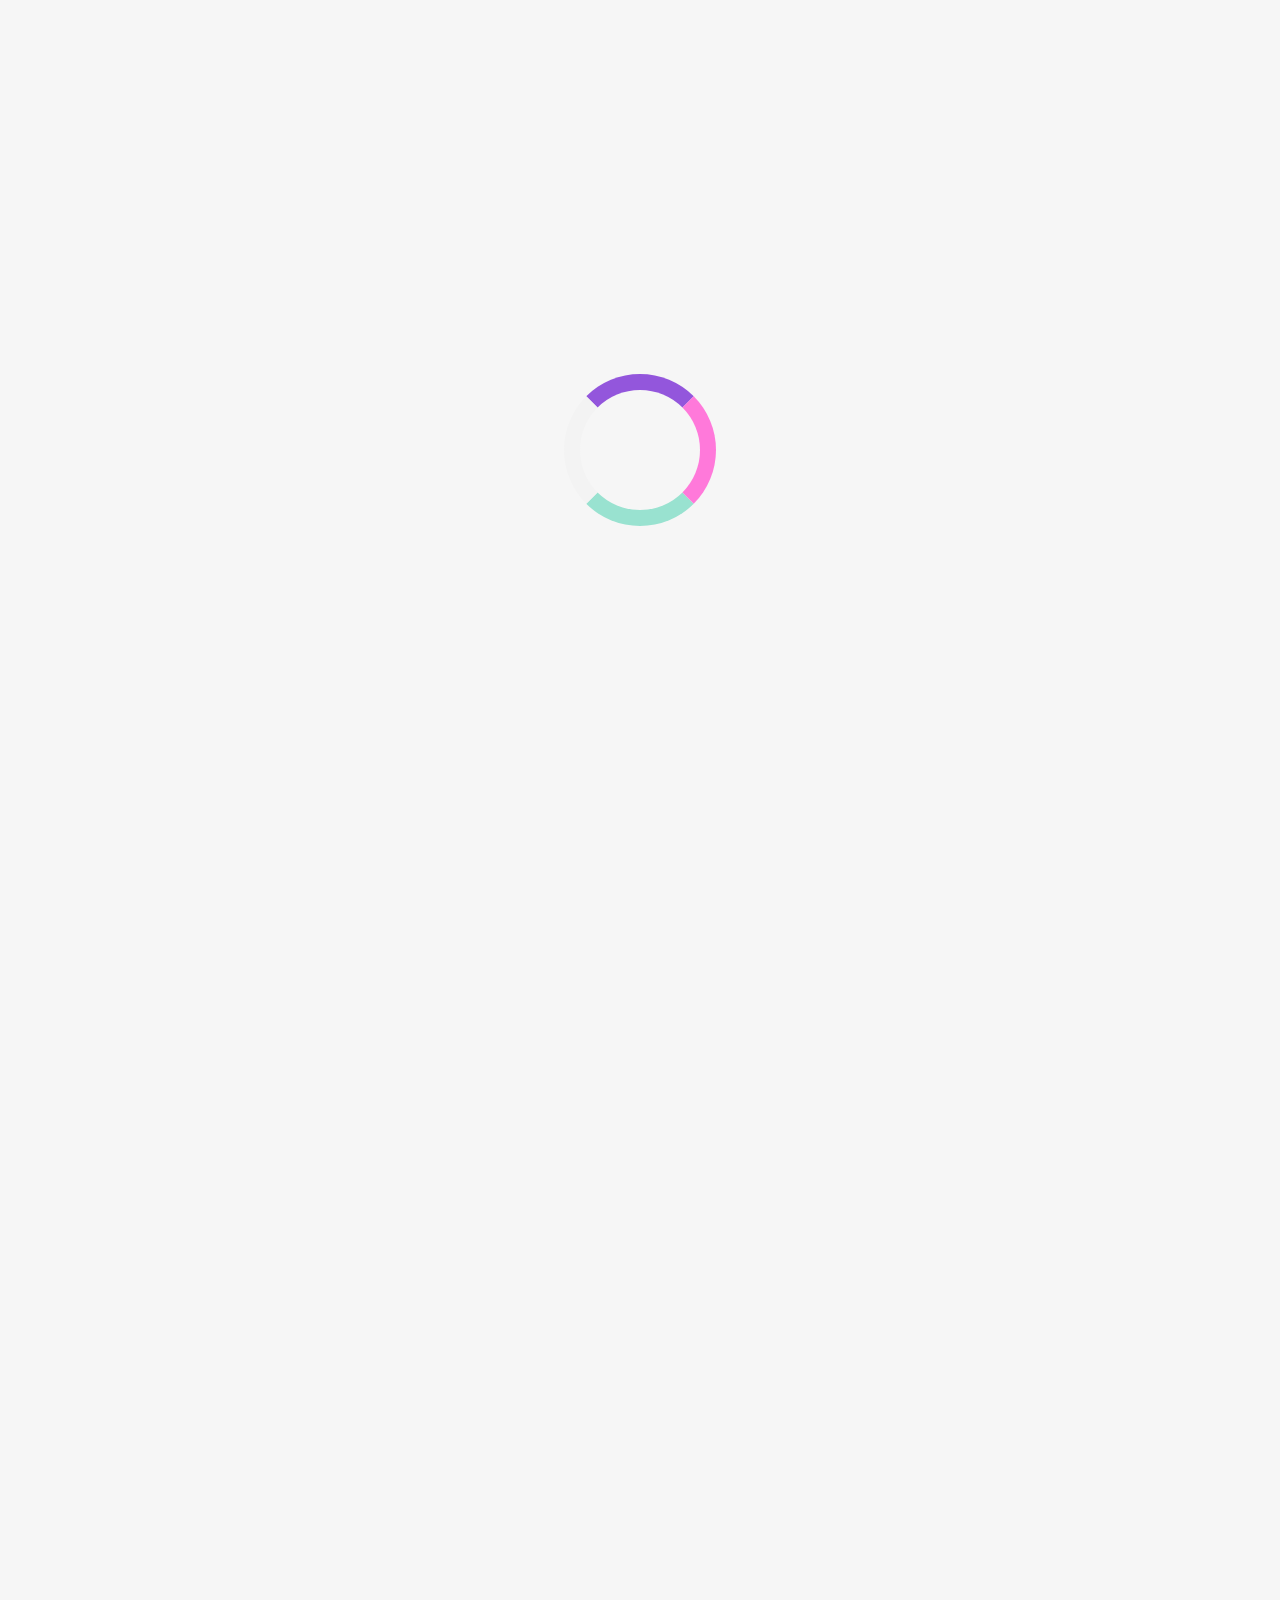
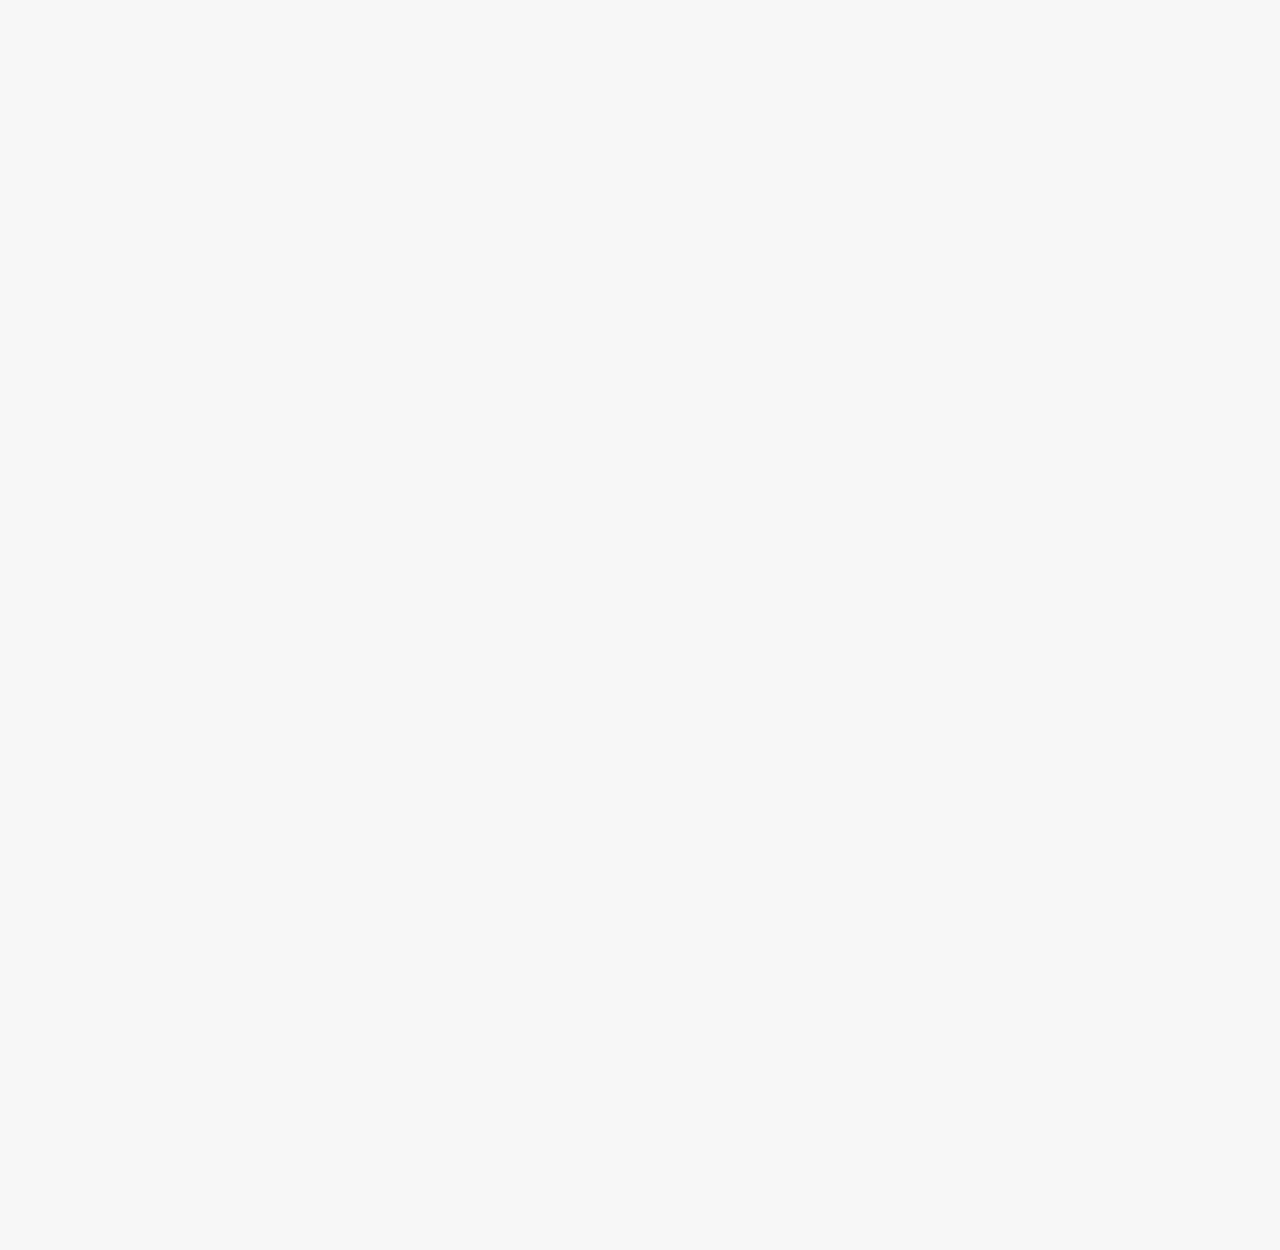
==== commit 4b5e6311: "Addition des A href puis verification W3C validator" ====
--- a/html/index.html
+++ b/html/index.html
@@ -35,7 +35,7 @@
       <header>
         <div class="Home-header">
           <img
-            src="/Images et textes Ohmyfood/images/logo/ohmyfood@2x.svg"
+            src="/Images_et_textes_Ohmyfood/images/logo/ohmyfood@2x.svg"
             alt="Logo Oh My Food"
           />
         </div>
@@ -50,12 +50,12 @@
           <p>
             Découvrer des restaurant d'exception, sélectionnés par nos soins.
           </p>
-
-          <div class="Button-purple" onclick="location.href='#Main_restaurant'">
+<a href="#Main_restaurant">
+          <div class="Button-purple" >
             <p id="Button_text">Explorer nos restaurants</p>
           </div>
         </div>
-
+</a>
         <div id="Main_function">
           <div class="section_title--aligner">
             <h1 class="section_title">Fonctionnement</h1>
@@ -64,8 +64,7 @@
             <div class="Function_button">
               <span class="Function_pastille">1</span>
               <i
-                class="fa-solid fa-mobile-screen-button"
-                class="Function_button_icon"
+                class="fa-solid fa-mobile-screen-button Function_button_icon"
               ></i>
               Choisissez un restaurant
             </div>
@@ -76,7 +75,7 @@
             </div>
             <div class="Function_button">
               <span class="Function_pastille">3</span>
-              <i class="fa-solid fa-store" class="tmtc"></i>
+              <i class="fa-solid fa-store tmtc"></i>
               Dégustez au restaurant
             </div>
           </div>
@@ -93,8 +92,8 @@
                   <p class="Nouveau">Nouveau</p>
                   <img
                     class="Card_image"
-                    src="/Images et textes Ohmyfood/images/restaurants/jay-wennington-N_Y88TWmGwA-unsplash.jpg"
-                    alt=""
+                    src="/Images_et_textes_Ohmyfood/images/restaurants/jay-wennington-N_Y88TWmGwA-unsplash.jpg"
+                    alt="La palette du goût"
                   />
                 </div>
                 <div class="Master_container">
@@ -112,14 +111,14 @@
               </div>
             </a>
 
-            <a href="/html/Palette_gout.html" class="Anchor-sizer">
+            <a href="/html/Note_enchantée.html" class="Anchor-sizer">
               <div class="Restaurant_card">
                 <div class="Card_image_container">
                   <p class="Nouveau">Nouveau</p>
                   <img
                     class="Card_image"
-                    src="/Images et textes Ohmyfood/images/restaurants/stil-u2Lp8tXIcjw-unsplashyaakov.jpg"
-                    alt=""
+                    src="/Images_et_textes_Ohmyfood/images/restaurants/stil-u2Lp8tXIcjw-unsplashyaakov.jpg"
+                    alt="La note enchantée"
                   />
                 </div>
                 <div class="Master_container">
@@ -141,8 +140,8 @@
                 <div class="Card_image_container">
                   <img
                     class="Card_image"
-                    src="/Images et textes Ohmyfood/images/restaurants/toa-heftiba-DQKerTsQwi0-unsplash.jpg"
-                    alt=""
+                    src="/Images_et_textes_Ohmyfood/images/restaurants/toa-heftiba-DQKerTsQwi0-unsplash.jpg"
+                    alt="À la française"
                   />
                 </div>
                 <div class="Master_container">
@@ -165,8 +164,8 @@
                 <div class="Card_image_container">
                   <img
                     class="Card_image"
-                    src="/Images et textes Ohmyfood/images/restaurants/louis-hansel-shotsoflouis-qNBGVyOCY8Q-unsplash.jpg"
-                    alt=""
+                    src="/Images_et_textes_Ohmyfood/images/restaurants/louis-hansel-shotsoflouis-qNBGVyOCY8Q-unsplash.jpg"
+                    alt="Le délice des sens"
                   />
                 </div>
                 <div class="Master_container">
--- a/sass/style.css
+++ b/sass/style.css
@@ -47,6 +47,57 @@
   font-style: normal;
 }
 
+.Fade_animation {
+  opacity: 0;
+  animation: fadeInAnimation forwards 1.5s;
+  animation-delay: 3s;
+  animation-iteration-count: 1;
+}
+@keyframes fadeInAnimation {
+  0% {
+    opacity: 0;
+  }
+  100% {
+    opacity: 1;
+  }
+}
+
+.loader_container {
+  display: flex;
+  justify-content: center;
+  align-items: center;
+  height: 100vh;
+  animation: 0s loader_fade_out 3s forwards;
+}
+@keyframes loader_fade_out {
+  0% {
+    opacity: 1;
+  }
+  100% {
+    height: 0;
+    opacity: 0;
+    overflow: hidden;
+  }
+}
+
+.loader {
+  border: 16px solid #f3f3f3;
+  border-radius: 50%;
+  border-top: 16px solid #9356dc;
+  border-right: 16px solid #ff79da;
+  border-bottom: 16px solid #99e2d0;
+  width: 120px;
+  height: 120px;
+  animation: spin 3s linear infinite;
+}
+@keyframes spin {
+  0% {
+    transform: rotate(0deg);
+  }
+  100% {
+    transform: rotate(360deg);
+  }
+}
 #primaryPage_body {
   background-color: #f6f6f6;
   margin: 0px;
@@ -248,6 +299,7 @@
 .Master_container {
   display: flex;
   height: 33%;
+  padding-left: 5px;
 }
 
 .Text_container {
@@ -257,7 +309,7 @@
 }
 
 .Card_title {
-  padding: 10 px 15px 0px 15px;
+  padding: 10px 15px 0px 15px;
   margin: 0px;
 }
 
@@ -419,6 +471,10 @@
     width: 100%;
     margin-bottom: 50px;
   }
+  .Card_title {
+    padding: 34px 15px 0px 15px;
+    margin: 0px;
+  }
   #Footer_index {
     display: flex;
     flex-direction: row-reverse;
@@ -465,6 +521,7 @@
 .fleche {
   position: absolute;
   left: 0;
+  color: black;
 }
 
 .Header_menu {
@@ -599,7 +656,7 @@
   justify-content: flex-start;
   border-bottom: #99e2d0 3px SOLID;
   width: 65px;
-  margin-bottom: 10;
+  margin-bottom: 10px;
 }
 
 .Checkbox_label {
@@ -732,24 +789,6 @@
     background-color: #353535;
   }
 }
-.fa-utensils {
-  display: inline;
-  justify-content: center;
-  color: white;
-}
-
-.fa-handshake-angle {
-  color: white;
-  display: inline-block;
-}
-
-.fa-arrow-left {
-  display: flex;
-  justify-content: flex-start;
-  padding-left: 10px;
-  font-size: 2.25em;
-}
-
 .fa-circle-check {
   color: white;
   font-size: xx-large;
